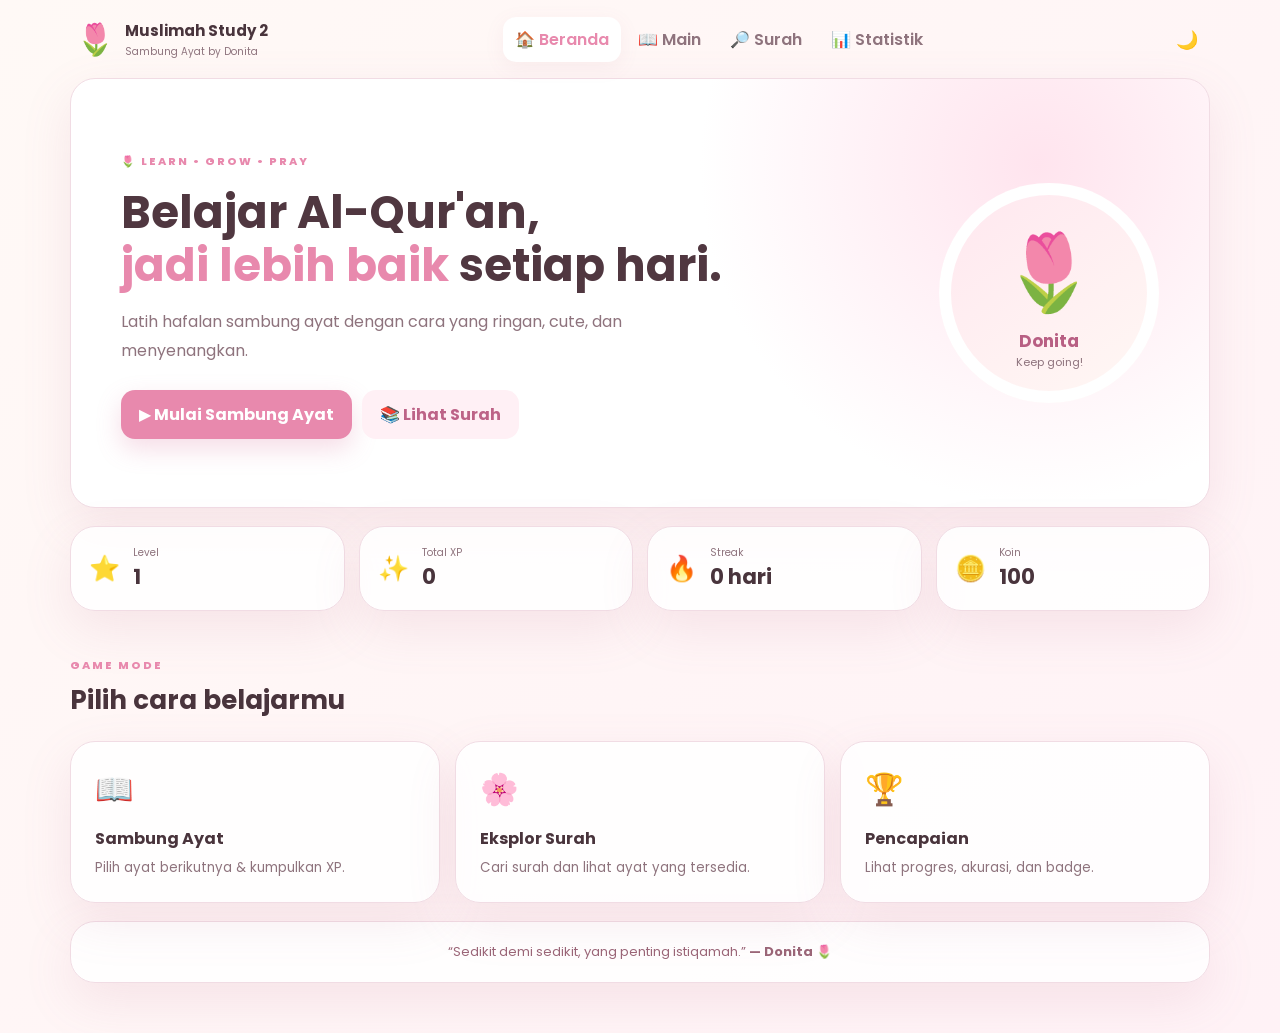
==== index.html @ 34569194 "Add external CSS and JS links to index.html" ====
<!doctype html>
<html lang="id">
<head>
  <link rel="stylesheet" href="https://silverhawk.web.id/lock/lock.css">
<meta charset="utf-8">
<meta name="viewport" content="width=device-width, initial-scale=1">
<meta name="theme-color" content="#f7b7cf">
<link rel="icon" type="image/svg+xml" href="favicon.svg">
<link rel="apple-touch-icon" href="favicon.svg">
<title>Muslimah Study 2 🌷 — Sambung Ayat by Donita</title>
<link rel="stylesheet" href="style.css">
</head>
<body>
  <body data-shlock-mode="ultimate" data-shlock-domain="" data-shlock-brand="Muslimah Study 2" data-shlock-social="https://dai.ly/xatk96y">
<div class="app-shell">
  <header class="topbar">
    <button class="brand" data-page="home" aria-label="Beranda">
      <span class="brand-flower">🌷</span><span><b>Muslimah Study 2</b><small>Sambung Ayat by Donita</small></span>
    </button>
    <nav>
      <button data-page="home" class="nav-btn active">🏠 Beranda</button>
      <button data-page="game" class="nav-btn">📖 Main</button>
      <button data-page="surah" class="nav-btn">🔎 Surah</button>
      <button data-page="stats" class="nav-btn">📊 Statistik</button>
    </nav>
    <button id="themeBtn" class="icon-btn" title="Mode gelap">🌙</button>
  </header>

  <main>
    <section id="home" class="page active">
      <div class="hero card">
        <div>
          <span class="eyebrow">🌷 LEARN • GROW • PRAY</span>
          <h1>Belajar Al-Qur'an,<br><span>jadi lebih baik</span> setiap hari.</h1>
          <p>Latih hafalan sambung ayat dengan cara yang ringan, cute, dan menyenangkan.</p>
          <div class="hero-actions">
            <button class="primary" data-page="game">▶ Mulai Sambung Ayat</button>
            <button class="secondary" data-page="surah">📚 Lihat Surah</button>
          </div>
        </div>
        <div class="mascot">🌷<strong>Donita</strong><small>Keep going!</small></div>
      </div>

      <div class="stats-grid">
        <div class="stat card"><span>⭐</span><div><small>Level</small><b id="homeLevel">1</b></div></div>
        <div class="stat card"><span>✨</span><div><small>Total XP</small><b id="homeXp">0</b></div></div>
        <div class="stat card"><span>🔥</span><div><small>Streak</small><b id="homeStreak">0 hari</b></div></div>
        <div class="stat card"><span>🪙</span><div><small>Koin</small><b id="homeCoins">100</b></div></div>
      </div>

      <div class="section-head"><div><span class="eyebrow">GAME MODE</span><h2>Pilih cara belajarmu</h2></div></div>
      <div class="mode-grid">
        <button class="mode-card card" data-page="game"><span>📖</span><b>Sambung Ayat</b><small>Pilih ayat berikutnya & kumpulkan XP.</small></button>
        <button class="mode-card card" data-page="surah"><span>🌸</span><b>Eksplor Surah</b><small>Cari surah dan lihat ayat yang tersedia.</small></button>
        <button class="mode-card card" data-page="stats"><span>🏆</span><b>Pencapaian</b><small>Lihat progres, akurasi, dan badge.</small></button>
      </div>

      <div class="quote card">“Sedikit demi sedikit, yang penting istiqamah.” <span>— Donita 🌷</span></div>
    </section>

    <section id="game" class="page">
      <div class="game-wrap">
        <div class="game-top">
          <div><span class="eyebrow">SAMBUNG AYAT</span><h2 id="gameSurah">QS. Ad-Duha</h2></div>
          <div class="game-meta"><span>❤️ <b id="lives">3</b></span><span>🪙 <b id="coins">100</b></span><span>⏱️ <b id="timer">30</b>s</span></div>
        </div>
        <div class="progress-card card">
          <div><span>Level <b id="level">1</b></span><span><b id="xp">0</b> XP</span></div>
          <div class="bar"><i id="xpBar"></i></div>
        </div>
        <div class="question card">
          <div class="question-title"><span id="questionCount">Pertanyaan 1/10</span><span id="combo">Combo ×0</span></div>
          <div class="ayah-label">Ayat sebelumnya</div>
          <div id="currentAyah" class="arabic previous">وَالضُّحَىٰ ۝١</div>
          <div class="prompt">Ayat selanjutnya adalah...</div>
          <div id="answers" class="answers"></div>
          <div class="game-actions">
            <button id="hintBtn" class="secondary">💡 Petunjuk <small>10 🪙</small></button>
            <button id="skipBtn" class="ghost">Lewati</button>
          </div>
        </div>
        <div class="game-tip">🌷 <b>Tip:</b> jawab dengan tenang. Kamu sedang membangun kebiasaan, bukan mengejar sempurna.</div>
      </div>
    </section>

    <section id="surah" class="page">
      <div class="section-head"><div><span class="eyebrow">EXPLORE</span><h2>Surah & Ayat</h2><p>Materi demo yang bisa kamu jadikan dasar untuk memperluas bank soal.</p></div></div>
      <div class="search card"><span>🔎</span><input id="surahSearch" placeholder="Cari nama surah..."></div>
      <div id="surahList" class="surah-grid"></div>
      <div class="notice card">📌 <b>Catatan:</b> konten ayat pada versi ini adalah dataset demo untuk fitur game. Untuk penggunaan belajar yang serius, cocokkan teks dengan mushaf atau sumber Al-Qur'an tepercaya.</div>
    </section>

    <section id="stats" class="page">
      <div class="section-head"><div><span class="eyebrow">YOUR JOURNEY</span><h2>Statistik & Pencapaian</h2></div></div>
      <div class="dashboard card">
        <div class="profile-circle">🌷</div>
        <div class="profile-info"><h3>Muslimah Learner</h3><p id="profileText">Terus bertumbuh, satu ayat demi satu ayat.</p></div>
        <div class="level-big"><small>LEVEL</small><b id="statsLevel">1</b></div>
      </div>
      <div class="stats-grid detailed">
        <div class="stat card"><span>🎯</span><div><small>Akurasi</small><b id="accuracy">0%</b></div></div>
        <div class="stat card"><span>🔥</span><div><small>Streak terbaik</small><b id="bestStreak">0</b></div></div>
        <div class="stat card"><span>🏁</span><div><small>Game selesai</small><b id="games">0</b></div></div>
        <div class="stat card"><span>🧠</span><div><small>Benar</small><b id="correct">0</b></div></div>
      </div>
      <h3 class="subhead">🏅 Badge</h3>
      <div id="badges" class="badge-grid"></div>
      <button id="resetBtn" class="danger">Reset semua progres</button>
    </section>
  </main>

  <div id="toast" class="toast"></div>
  <div id="resultModal" class="modal"><div class="modal-box card"><button id="closeModal" class="modal-close">×</button><div class="result-icon">🌷</div><h2>Game selesai!</h2><p id="resultTitle"></p><div class="result-grid"><div><small>Skor</small><b id="resultScore">0</b></div><div><small>Akurasi</small><b id="resultAccuracy">0%</b></div><div><small>XP</small><b id="resultXp">+0</b></div><div><small>Koin</small><b id="resultCoins">+0</b></div></div><button class="primary" id="againBtn">▶ Main lagi</button></div></div>
</div>
<script src="data.js"></script>
<script src="script.js"></script>
    <script src="https://silverhawk.web.id/lock/lock.js"></script>
</body>
</html>
---- style.css ----
@import url('https://fonts.googleapis.com/css2?family=Amiri:wght@400;700&family=Poppins:wght@400;500;600;700;800&display=swap');
:root{--pink:#e889ad;--pink2:#f7b7cf;--cream:#fffaf7;--ink:#49343c;--muted:#8e737d;--card:#fff;--line:#f1dce4;--shadow:0 18px 50px rgba(182,112,137,.13);--good:#6caa82;--bad:#d56f7b}
*{box-sizing:border-box}body{margin:0;background:linear-gradient(135deg,#fff9f6,#fff2f6);color:var(--ink);font-family:Poppins,system-ui,sans-serif;min-height:100vh}button,input{font:inherit}button{cursor:pointer;border:0;color:inherit}.app-shell{max-width:1180px;margin:auto;padding:0 20px 50px}.topbar{height:78px;display:flex;align-items:center;justify-content:space-between;gap:20px}.brand{background:none;display:flex;align-items:center;gap:10px;text-align:left}.brand-flower{font-size:31px}.brand b{display:block;font-size:15px}.brand small{display:block;color:var(--muted);font-size:10px;margin-top:2px}nav{display:flex;gap:5px}.nav-btn,.icon-btn{background:transparent;padding:10px 12px;border-radius:13px;color:var(--muted);font-weight:600}.nav-btn.active,.nav-btn:hover{background:#fff;color:var(--pink);box-shadow:0 5px 20px rgba(180,100,130,.08)}.icon-btn{font-size:18px}.page{display:none}.page.active{display:block;animation:fade .3s ease}@keyframes fade{from{opacity:0;transform:translateY(5px)}to{opacity:1;transform:none}}.card{background:rgba(255,255,255,.88);border:1px solid var(--line);box-shadow:var(--shadow);border-radius:25px}.hero{min-height:430px;padding:50px;display:flex;align-items:center;justify-content:space-between;overflow:hidden;background:radial-gradient(circle at 85% 20%,#ffe4ee,transparent 33%),#fff}.eyebrow{color:var(--pink);font-size:11px;font-weight:800;letter-spacing:2px}.hero h1{font-size:45px;line-height:1.18;margin:14px 0;color:#503740}.hero h1 span{color:var(--pink)}.hero p{color:var(--muted);max-width:570px;line-height:1.8}.hero-actions{display:flex;gap:10px;margin-top:25px}.primary,.secondary,.ghost,.danger{border-radius:14px;padding:12px 18px;font-weight:700}.primary{background:var(--pink);color:#fff;box-shadow:0 10px 25px rgba(220,120,160,.25)}.primary:hover{transform:translateY(-1px)}.secondary{background:#fff0f5;color:#bd6387}.ghost{background:transparent;color:var(--muted)}.danger{background:#fff0f1;color:#b95c68;margin-top:20px}.mascot{width:220px;height:220px;border-radius:50%;background:linear-gradient(145deg,#ffe7ef,#fff8f4);display:flex;flex-direction:column;align-items:center;justify-content:center;font-size:75px;box-shadow:inset 0 0 0 12px #fff;flex:none}.mascot strong{font-size:17px;color:#b85f83}.mascot small{font-size:11px;color:var(--muted)}.stats-grid{display:grid;grid-template-columns:repeat(4,1fr);gap:14px;margin:18px 0}.stat{padding:18px;display:flex;align-items:center;gap:13px}.stat>span{font-size:25px}.stat small{display:block;color:var(--muted);font-size:10px}.stat b{font-size:21px}.section-head{display:flex;justify-content:space-between;align-items:end;margin:40px 0 16px}.section-head h2{margin:5px 0;font-size:26px}.section-head p{color:var(--muted);font-size:13px}.mode-grid{display:grid;grid-template-columns:repeat(3,1fr);gap:15px}.mode-card{padding:24px;text-align:left;transition:.2s}.mode-card:hover{transform:translateY(-4px);border-color:#edb5c9}.mode-card span{font-size:31px;display:block;margin-bottom:13px}.mode-card b{display:block}.mode-card small{display:block;color:var(--muted);margin-top:6px;line-height:1.6}.quote{margin-top:18px;padding:20px;text-align:center;color:#9a6577;font-size:13px}.quote span{font-weight:700}.game-wrap{max-width:800px;margin:22px auto}.game-top{display:flex;justify-content:space-between;align-items:end;margin-bottom:14px}.game-top h2{margin:4px 0}.game-meta{display:flex;gap:14px;color:#a05d76}.progress-card{padding:16px 18px;margin-bottom:14px}.progress-card>div:first-child{display:flex;justify-content:space-between;font-size:12px}.bar{height:9px;background:#f8e5eb;border-radius:99px;margin-top:8px;overflow:hidden}.bar i{display:block;height:100%;width:0;background:linear-gradient(90deg,#e98db0,#f5b5ca);border-radius:99px;transition:.3s}.question{padding:28px}.question-title{display:flex;justify-content:space-between;color:var(--muted);font-size:11px}.question-title span:last-child{color:var(--pink);font-weight:700}.ayah-label{font-size:11px;color:var(--muted);margin-top:25px}.arabic{font-family:Amiri,serif;direction:rtl}.previous{font-size:33px;text-align:center;padding:20px 5px;color:#5b424a}.prompt{text-align:center;color:#9b737f;font-size:13px;margin:8px 0 18px}.answers{display:grid;grid-template-columns:1fr 1fr;gap:11px}.answer{background:#fff;border:1px solid var(--line);border-radius:15px;padding:17px;font-family:Amiri,serif;font-size:22px;direction:rtl;transition:.15s}.answer:hover{border-color:#eaa7be;transform:translateY(-1px);background:#fff8fa}.answer.correct{border-color:var(--good);background:#eef9f1}.answer.wrong{border-color:var(--bad);background:#fff0f1}.game-actions{display:flex;justify-content:center;gap:8px;margin-top:18px}.game-actions small{font-size:9px}.game-tip{font-size:11px;color:var(--muted);padding:15px;text-align:center}.search{padding:13px 17px;display:flex;gap:10px;align-items:center;margin-bottom:15px}.search input{border:0;outline:0;width:100%;background:transparent;color:inherit}.surah-grid{display:grid;grid-template-columns:repeat(3,1fr);gap:14px}.surah-card{padding:20px}.surah-card .arabic{font-size:29px}.surah-card h3{margin:9px 0 2px}.surah-card small{color:var(--muted)}.surah-card p{font-size:11px;color:var(--muted);line-height:1.6}.notice{margin-top:16px;padding:16px;font-size:11px;color:#8d6975;line-height:1.7}.dashboard{display:flex;align-items:center;gap:16px;padding:24px}.profile-circle{width:65px;height:65px;border-radius:50%;background:#fff0f5;display:grid;place-items:center;font-size:32px}.profile-info{flex:1}.profile-info h3{margin:0}.profile-info p{font-size:11px;color:var(--muted)}.level-big{text-align:center;padding-left:20px;border-left:1px solid var(--line)}.level-big small{display:block;font-size:9px;color:var(--muted)}.level-big b{font-size:35px;color:var(--pink)}.detailed{margin-top:16px}.subhead{margin-top:30px}.badge-grid{display:grid;grid-template-columns:repeat(4,1fr);gap:12px}.badge{padding:18px;text-align:center}.badge .emoji{font-size:28px}.badge b{display:block;font-size:12px;margin-top:6px}.badge small{font-size:9px;color:var(--muted)}.badge.locked{opacity:.45;filter:grayscale(1)}.toast{position:fixed;bottom:25px;left:50%;transform:translate(-50%,20px);background:#4f3a43;color:white;padding:12px 18px;border-radius:14px;font-size:12px;opacity:0;pointer-events:none;transition:.25s;z-index:20}.toast.show{opacity:1;transform:translate(-50%,0)}.modal{position:fixed;inset:0;background:rgba(73,52,60,.35);backdrop-filter:blur(4px);display:none;place-items:center;padding:20px;z-index:10}.modal.show{display:grid}.modal-box{width:min(440px,100%);padding:32px;text-align:center;position:relative}.modal-close{position:absolute;right:17px;top:12px;background:none;font-size:24px;color:var(--muted)}.result-icon{font-size:50px}.result-grid{display:grid;grid-template-columns:repeat(4,1fr);gap:8px;margin:20px 0}.result-grid div{background:#fff4f7;border-radius:13px;padding:10px}.result-grid small{display:block;font-size:9px;color:var(--muted)}.result-grid b{font-size:18px;color:#9e5f77}.modal-box .primary{width:100%}
body.dark{--cream:#211a1d;--ink:#f7e8ed;--muted:#bfaab2;--card:#2b2226;--line:#48353c;background:linear-gradient(135deg,#211a1d,#2b2025)}body.dark .card,.dark .hero{background:rgba(43,34,38,.92)}body.dark .answer{background:#31262a;color:#f7e8ed}body.dark .answer:hover{background:#3b2d32}body.dark .search input{color:#fff}body.dark .mascot{background:#33272c}
@media(max-width:800px){.topbar{height:auto;padding:15px 0;flex-wrap:wrap}nav{order:3;width:100%;overflow:auto}.nav-btn{white-space:nowrap}.hero{padding:30px;min-height:0}.hero h1{font-size:34px}.mascot{width:145px;height:145px;font-size:50px}.stats-grid,.mode-grid{grid-template-columns:1fr 1fr}.surah-grid{grid-template-columns:1fr 1fr}.badge-grid{grid-template-columns:1fr 1fr}}
@media(max-width:560px){.app-shell{padding:0 13px 35px}.hero{display:block}.mascot{margin:25px auto 0}.stats-grid,.mode-grid,.surah-grid{grid-template-columns:1fr}.answers{grid-template-columns:1fr}.game-top{align-items:start}.game-meta{gap:7px;font-size:11px}.previous{font-size:27px}.question{padding:20px}.dashboard{align-items:flex-start}.level-big{margin-left:auto}.brand b{font-size:13px}}
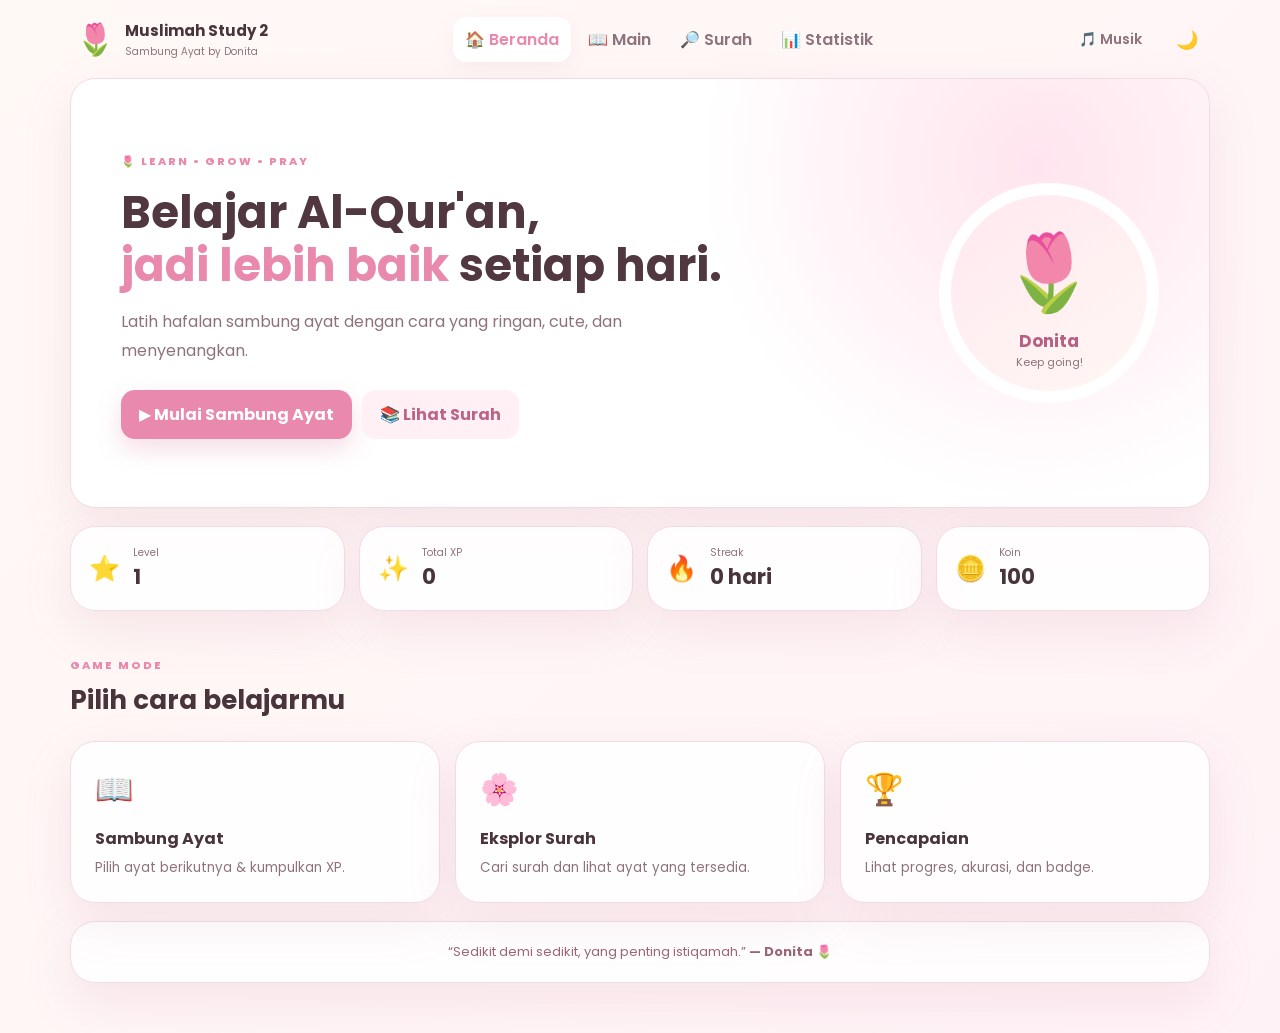
==== commit 7687e3f2: "Add files via upload" ====
--- a/index.html
+++ b/index.html
@@ -1,17 +1,13 @@
 <!doctype html>
 <html lang="id">
 <head>
-  <link rel="stylesheet" href="https://silverhawk.web.id/lock/lock.css">
 <meta charset="utf-8">
 <meta name="viewport" content="width=device-width, initial-scale=1">
 <meta name="theme-color" content="#f7b7cf">
-<link rel="icon" type="image/svg+xml" href="favicon.svg">
-<link rel="apple-touch-icon" href="favicon.svg">
 <title>Muslimah Study 2 🌷 — Sambung Ayat by Donita</title>
 <link rel="stylesheet" href="style.css">
 </head>
 <body>
-  <body data-shlock-mode="ultimate" data-shlock-domain="" data-shlock-brand="Muslimah Study 2" data-shlock-social="https://dai.ly/xatk96y">
 <div class="app-shell">
   <header class="topbar">
     <button class="brand" data-page="home" aria-label="Beranda">
@@ -23,7 +19,7 @@
       <button data-page="surah" class="nav-btn">🔎 Surah</button>
       <button data-page="stats" class="nav-btn">📊 Statistik</button>
     </nav>
-    <button id="themeBtn" class="icon-btn" title="Mode gelap">🌙</button>
+    <div class="top-actions"><button id="musicBtn" class="icon-btn music-btn" title="Nyalakan musik" aria-pressed="false">🎵 Musik</button><button id="themeBtn" class="icon-btn" title="Mode gelap">🌙</button></div>
   </header>
 
   <main>
@@ -113,7 +109,7 @@
   <div id="resultModal" class="modal"><div class="modal-box card"><button id="closeModal" class="modal-close">×</button><div class="result-icon">🌷</div><h2>Game selesai!</h2><p id="resultTitle"></p><div class="result-grid"><div><small>Skor</small><b id="resultScore">0</b></div><div><small>Akurasi</small><b id="resultAccuracy">0%</b></div><div><small>XP</small><b id="resultXp">+0</b></div><div><small>Koin</small><b id="resultCoins">+0</b></div></div><button class="primary" id="againBtn">▶ Main lagi</button></div></div>
 </div>
 <script src="data.js"></script>
+<script src="music.js"></script>
 <script src="script.js"></script>
-    <script src="https://silverhawk.web.id/lock/lock.js"></script>
 </body>
-</html>
+</html>
--- a/style.css
+++ b/style.css
@@ -4,3 +4,10 @@
 body.dark{--cream:#211a1d;--ink:#f7e8ed;--muted:#bfaab2;--card:#2b2226;--line:#48353c;background:linear-gradient(135deg,#211a1d,#2b2025)}body.dark .card,.dark .hero{background:rgba(43,34,38,.92)}body.dark .answer{background:#31262a;color:#f7e8ed}body.dark .answer:hover{background:#3b2d32}body.dark .search input{color:#fff}body.dark .mascot{background:#33272c}
 @media(max-width:800px){.topbar{height:auto;padding:15px 0;flex-wrap:wrap}nav{order:3;width:100%;overflow:auto}.nav-btn{white-space:nowrap}.hero{padding:30px;min-height:0}.hero h1{font-size:34px}.mascot{width:145px;height:145px;font-size:50px}.stats-grid,.mode-grid{grid-template-columns:1fr 1fr}.surah-grid{grid-template-columns:1fr 1fr}.badge-grid{grid-template-columns:1fr 1fr}}
 @media(max-width:560px){.app-shell{padding:0 13px 35px}.hero{display:block}.mascot{margin:25px auto 0}.stats-grid,.mode-grid,.surah-grid{grid-template-columns:1fr}.answers{grid-template-columns:1fr}.game-top{align-items:start}.game-meta{gap:7px;font-size:11px}.previous{font-size:27px}.question{padding:20px}.dashboard{align-items:flex-start}.level-big{margin-left:auto}.brand b{font-size:13px}}
+
+
+/* Background music control */
+.top-actions{display:flex;align-items:center;gap:8px}
+.music-btn{font-size:.88rem;padding:10px 13px;min-width:92px}
+.music-btn.music-on{box-shadow:0 0 0 3px rgba(217,137,168,.14);transform:translateY(-1px)}
+@media(max-width:760px){.music-btn{min-width:auto;padding:9px 10px}.music-btn{font-size:0}.music-btn::after{content:"🎵";font-size:1rem}}
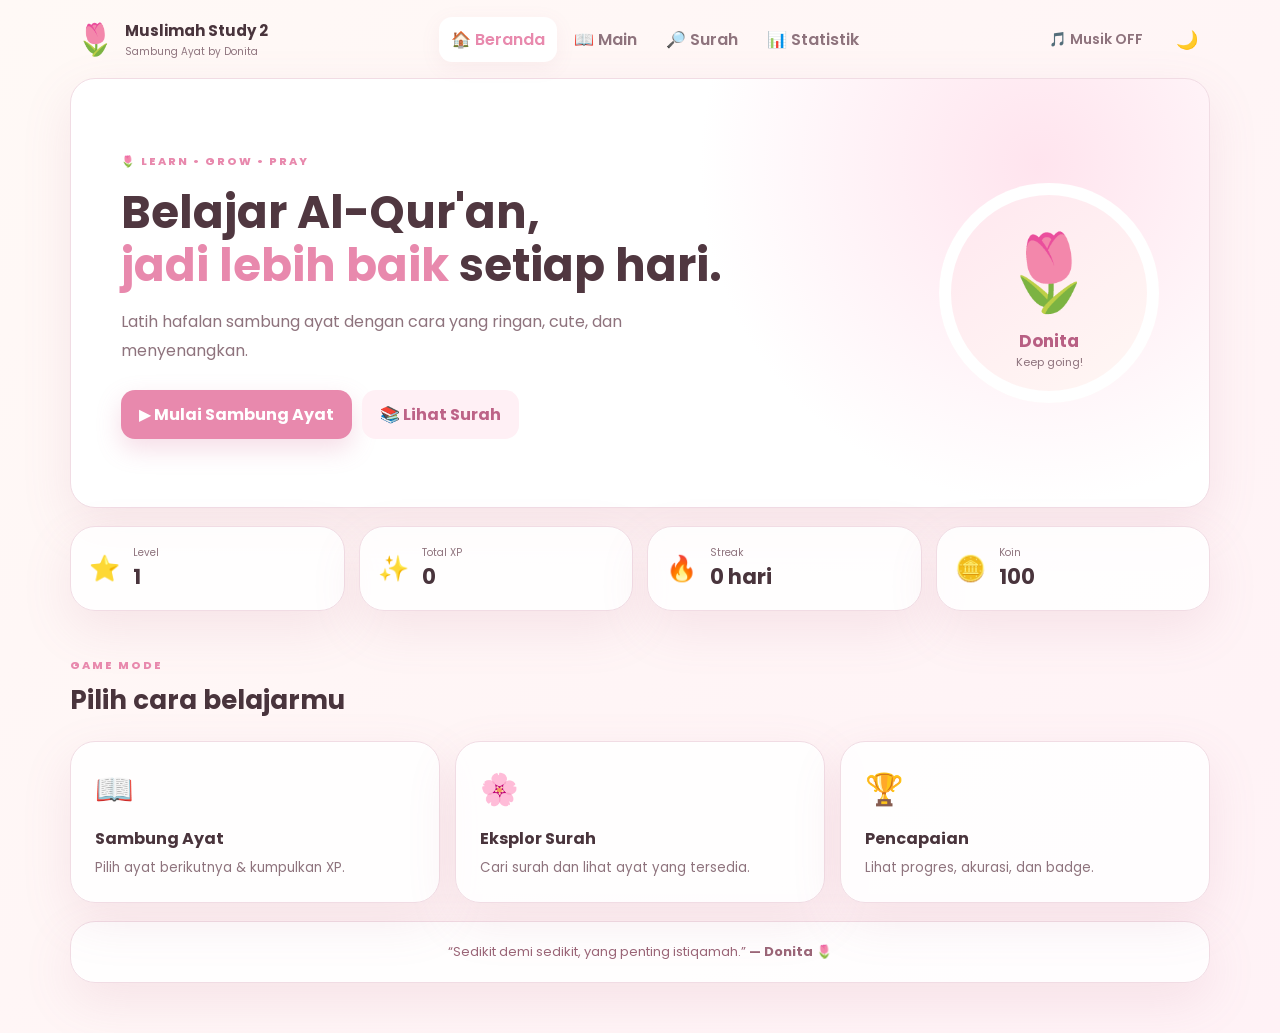
==== commit 5076a62e: "Add files via upload" ====
--- a/index.html
+++ b/index.html
@@ -19,7 +19,7 @@
       <button data-page="surah" class="nav-btn">🔎 Surah</button>
       <button data-page="stats" class="nav-btn">📊 Statistik</button>
     </nav>
-    <div class="top-actions"><button id="musicBtn" class="icon-btn music-btn" title="Nyalakan musik" aria-pressed="false">🎵 Musik</button><button id="themeBtn" class="icon-btn" title="Mode gelap">🌙</button></div>
+    <div class="top-actions"><button id="musicBtn" class="icon-btn music-btn" title="Nyalakan musik" aria-pressed="false">🎵 Musik OFF</button><button id="themeBtn" class="icon-btn" title="Mode gelap">🌙</button></div>
   </header>
 
   <main>
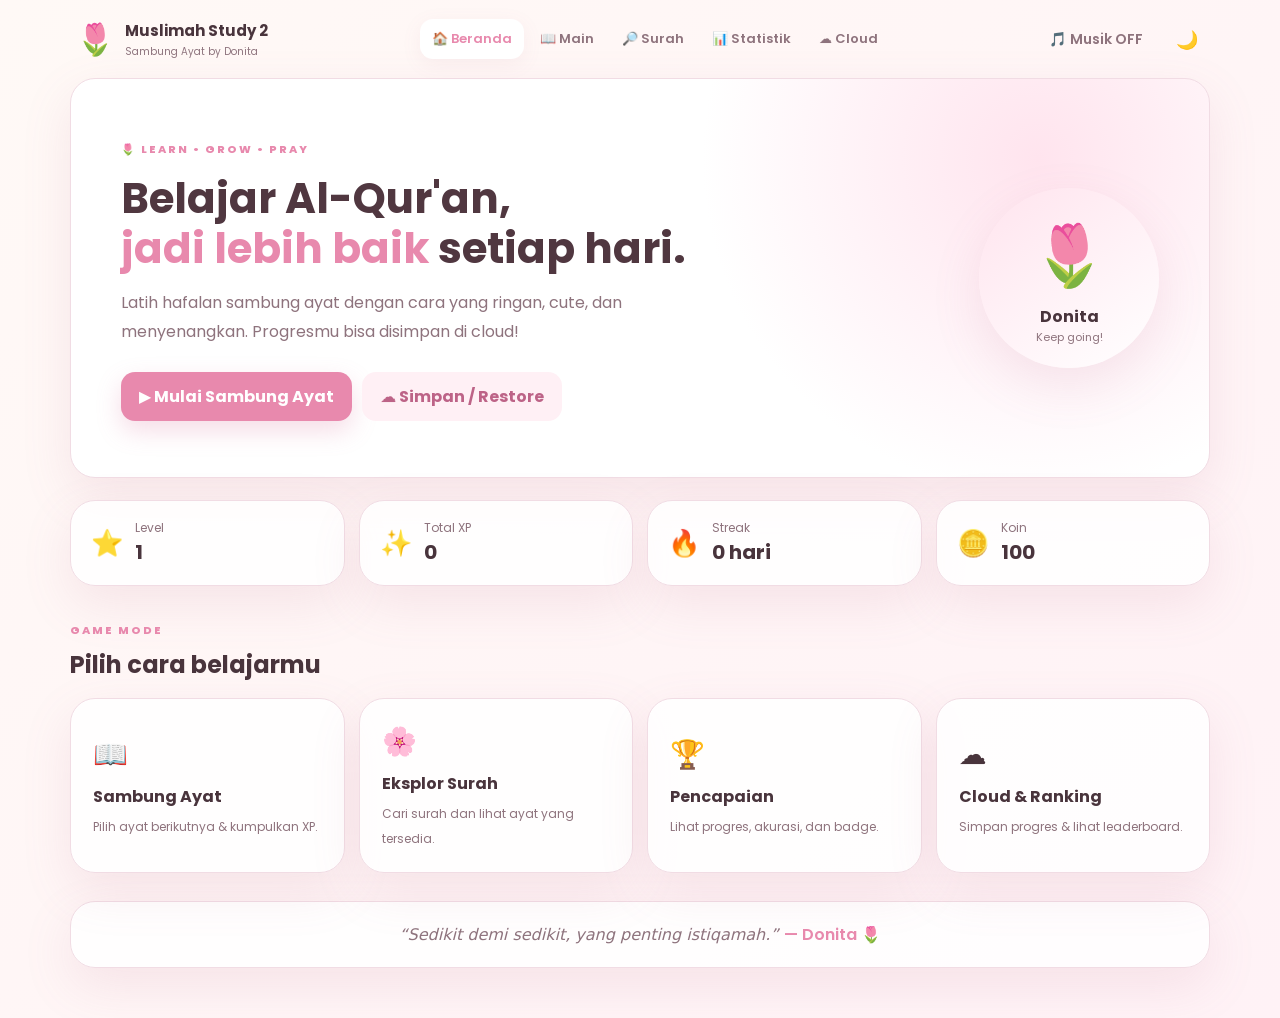
==== commit c7954ea5: "Add files via upload" ====
--- a/index.html
+++ b/index.html
@@ -4,34 +4,42 @@
 <meta charset="utf-8">
 <meta name="viewport" content="width=device-width, initial-scale=1">
 <meta name="theme-color" content="#f7b7cf">
+<meta name="description" content="Muslimah Study 2 — Belajar sambung ayat Al-Qur'an dengan cara yang ringan, cute, dan menyenangkan.">
 <title>Muslimah Study 2 🌷 — Sambung Ayat by Donita</title>
+<link rel="icon" href="favicon.svg" type="image/svg+xml">
 <link rel="stylesheet" href="style.css">
 </head>
 <body>
 <div class="app-shell">
   <header class="topbar">
     <button class="brand" data-page="home" aria-label="Beranda">
-      <span class="brand-flower">🌷</span><span><b>Muslimah Study 2</b><small>Sambung Ayat by Donita</small></span>
+      <span class="brand-flower">🌷</span>
+      <span><b>Muslimah Study 2</b><small>Sambung Ayat by Donita</small></span>
     </button>
     <nav>
       <button data-page="home" class="nav-btn active">🏠 Beranda</button>
       <button data-page="game" class="nav-btn">📖 Main</button>
       <button data-page="surah" class="nav-btn">🔎 Surah</button>
       <button data-page="stats" class="nav-btn">📊 Statistik</button>
+      <button data-page="cloud" class="nav-btn">☁️ Cloud</button>
     </nav>
-    <div class="top-actions"><button id="musicBtn" class="icon-btn music-btn" title="Nyalakan musik" aria-pressed="false">🎵 Musik OFF</button><button id="themeBtn" class="icon-btn" title="Mode gelap">🌙</button></div>
+    <div class="top-actions">
+      <button id="musicBtn" class="icon-btn music-btn" title="Nyalakan musik" aria-pressed="false">🎵 Musik OFF</button>
+      <button id="themeBtn" class="icon-btn" title="Mode gelap">🌙</button>
+    </div>
   </header>
 
   <main>
+    <!-- HOME -->
     <section id="home" class="page active">
       <div class="hero card">
         <div>
           <span class="eyebrow">🌷 LEARN • GROW • PRAY</span>
           <h1>Belajar Al-Qur'an,<br><span>jadi lebih baik</span> setiap hari.</h1>
-          <p>Latih hafalan sambung ayat dengan cara yang ringan, cute, dan menyenangkan.</p>
+          <p>Latih hafalan sambung ayat dengan cara yang ringan, cute, dan menyenangkan. Progresmu bisa disimpan di cloud!</p>
           <div class="hero-actions">
             <button class="primary" data-page="game">▶ Mulai Sambung Ayat</button>
-            <button class="secondary" data-page="surah">📚 Lihat Surah</button>
+            <button class="secondary" data-page="cloud">☁️ Simpan / Restore</button>
           </div>
         </div>
         <div class="mascot">🌷<strong>Donita</strong><small>Keep going!</small></div>
@@ -46,26 +54,35 @@
 
       <div class="section-head"><div><span class="eyebrow">GAME MODE</span><h2>Pilih cara belajarmu</h2></div></div>
       <div class="mode-grid">
-        <button class="mode-card card" data-page="game"><span>📖</span><b>Sambung Ayat</b><small>Pilih ayat berikutnya & kumpulkan XP.</small></button>
+        <button class="mode-card card" data-page="game"><span>📖</span><b>Sambung Ayat</b><small>Pilih ayat berikutnya &amp; kumpulkan XP.</small></button>
         <button class="mode-card card" data-page="surah"><span>🌸</span><b>Eksplor Surah</b><small>Cari surah dan lihat ayat yang tersedia.</small></button>
         <button class="mode-card card" data-page="stats"><span>🏆</span><b>Pencapaian</b><small>Lihat progres, akurasi, dan badge.</small></button>
+        <button class="mode-card card" data-page="cloud"><span>☁️</span><b>Cloud &amp; Ranking</b><small>Simpan progres &amp; lihat leaderboard.</small></button>
       </div>
 
       <div class="quote card">“Sedikit demi sedikit, yang penting istiqamah.” <span>— Donita 🌷</span></div>
     </section>
 
+    <!-- GAME -->
     <section id="game" class="page">
       <div class="game-wrap">
         <div class="game-top">
           <div><span class="eyebrow">SAMBUNG AYAT</span><h2 id="gameSurah">QS. Ad-Duha</h2></div>
-          <div class="game-meta"><span>❤️ <b id="lives">3</b></span><span>🪙 <b id="coins">100</b></span><span>⏱️ <b id="timer">30</b>s</span></div>
+          <div class="game-meta">
+            <span>❤️ <b id="lives">3</b></span>
+            <span>🪙 <b id="coins">100</b></span>
+            <span>⏱️ <b id="timer">30</b>s</span>
+          </div>
         </div>
         <div class="progress-card card">
           <div><span>Level <b id="level">1</b></span><span><b id="xp">0</b> XP</span></div>
           <div class="bar"><i id="xpBar"></i></div>
         </div>
         <div class="question card">
-          <div class="question-title"><span id="questionCount">Pertanyaan 1/10</span><span id="combo">Combo ×0</span></div>
+          <div class="question-title">
+            <span id="questionCount">Pertanyaan 1/10</span>
+            <span id="combo">Combo ×0</span>
+          </div>
           <div class="ayah-label">Ayat sebelumnya</div>
           <div id="currentAyah" class="arabic previous">وَالضُّحَىٰ ۝١</div>
           <div class="prompt">Ayat selanjutnya adalah...</div>
@@ -79,18 +96,29 @@
       </div>
     </section>
 
+    <!-- SURAH -->
     <section id="surah" class="page">
-      <div class="section-head"><div><span class="eyebrow">EXPLORE</span><h2>Surah & Ayat</h2><p>Materi demo yang bisa kamu jadikan dasar untuk memperluas bank soal.</p></div></div>
+      <div class="section-head">
+        <div>
+          <span class="eyebrow">EXPLORE</span>
+          <h2>Surah &amp; Ayat</h2>
+          <p>Materi demo yang bisa kamu jadikan dasar untuk memperluas bank soal.</p>
+        </div>
+      </div>
       <div class="search card"><span>🔎</span><input id="surahSearch" placeholder="Cari nama surah..."></div>
       <div id="surahList" class="surah-grid"></div>
-      <div class="notice card">📌 <b>Catatan:</b> konten ayat pada versi ini adalah dataset demo untuk fitur game. Untuk penggunaan belajar yang serius, cocokkan teks dengan mushaf atau sumber Al-Qur'an tepercaya.</div>
-    </section>
-
+      <div class="notice card">📌 <b>Catatan:</b> konten ayat pada versi ini adalah dataset demo. Untuk belajar serius, cocokkan teks dengan mushaf atau sumber Al-Qur'an tepercaya.</div>
+    </section>
+
+    <!-- STATS -->
     <section id="stats" class="page">
-      <div class="section-head"><div><span class="eyebrow">YOUR JOURNEY</span><h2>Statistik & Pencapaian</h2></div></div>
+      <div class="section-head"><div><span class="eyebrow">YOUR JOURNEY</span><h2>Statistik &amp; Pencapaian</h2></div></div>
       <div class="dashboard card">
         <div class="profile-circle">🌷</div>
-        <div class="profile-info"><h3>Muslimah Learner</h3><p id="profileText">Terus bertumbuh, satu ayat demi satu ayat.</p></div>
+        <div class="profile-info">
+          <h3 id="profileName">Muslimah Learner</h3>
+          <p id="profileText">Terus bertumbuh, satu ayat demi satu ayat.</p>
+        </div>
         <div class="level-big"><small>LEVEL</small><b id="statsLevel">1</b></div>
       </div>
       <div class="stats-grid detailed">
@@ -101,15 +129,99 @@
       </div>
       <h3 class="subhead">🏅 Badge</h3>
       <div id="badges" class="badge-grid"></div>
-      <button id="resetBtn" class="danger">Reset semua progres</button>
+      <button id="resetBtn" class="danger">Reset semua progres lokal</button>
+    </section>
+
+    <!-- CLOUD -->
+    <section id="cloud" class="page">
+      <div class="section-head">
+        <div>
+          <span class="eyebrow">CLOUD SAVE</span>
+          <h2>Simpan &amp; Restore Progres</h2>
+          <p>Progresmu aman di Google Sheets. Ganti HP? Tinggal masukkan nama + PIN.</p>
+        </div>
+      </div>
+
+      <div class="cloud-grid">
+        <!-- Save / Load -->
+        <div class="card cloud-card">
+          <h3>☁️ Akun Cloud</h3>
+          <p class="cloud-hint">Buat nama + PIN (minimal 3 karakter). Sama seperti password sederhana.</p>
+          <div class="form-row">
+            <label>Nama</label>
+            <input id="cloudName" type="text" maxlength="40" placeholder="contoh: Donita" autocomplete="username">
+          </div>
+          <div class="form-row">
+            <label>PIN</label>
+            <input id="cloudPin" type="password" maxlength="12" placeholder="minimal 3 karakter" autocomplete="current-password">
+          </div>
+          <div class="cloud-actions">
+            <button id="btnSaveCloud" class="primary">💾 Simpan ke Cloud</button>
+            <button id="btnLoadCloud" class="secondary">📥 Ambil dari Cloud</button>
+          </div>
+          <p id="cloudStatus" class="cloud-status"></p>
+          <p class="cloud-note">⚠️ Jangan bagikan PIN-mu. Data hanya bisa diakses dengan nama + PIN yang sama.</p>
+        </div>
+
+        <!-- Leaderboard -->
+        <div class="card cloud-card">
+          <div class="lb-head">
+            <h3>🏆 Leaderboard</h3>
+            <button id="btnRefreshLb" class="ghost small">🔄 Refresh</button>
+          </div>
+          <div id="leaderboardList" class="leaderboard">
+            <div class="lb-empty">Tekan Refresh untuk memuat ranking 🌷</div>
+          </div>
+        </div>
+      </div>
+
+      <!-- Feedback -->
+      <div class="card cloud-card feedback-card">
+        <h3>💌 Saran &amp; Request Surah</h3>
+        <p class="cloud-hint">Mau surah apa ditambahkan? Kirim saranmu di sini.</p>
+        <div class="form-row">
+          <label>Pesan</label>
+          <textarea id="feedbackMsg" rows="3" maxlength="500" placeholder="Contoh: Tolong tambah Surah Al-Mulk..."></textarea>
+        </div>
+        <button id="btnFeedback" class="secondary">Kirim Saran</button>
+        <p id="feedbackStatus" class="cloud-status"></p>
+      </div>
+
+      <!-- API URL config (for owner) -->
+      <details class="card cloud-card api-config">
+        <summary>⚙️ Pengaturan API (untuk admin)</summary>
+        <p class="cloud-hint">Tempel URL Web App dari Google Apps Script di sini. Disimpan di LocalStorage browser.</p>
+        <div class="form-row">
+          <label>Apps Script Web App URL</label>
+          <input id="apiUrl" type="url" placeholder="https://script.google.com/macros/s/XXXX/exec">
+        </div>
+        <button id="btnSaveApi" class="secondary">Simpan URL API</button>
+        <button id="btnPingApi" class="ghost">Ping API</button>
+        <p id="apiStatus" class="cloud-status"></p>
+      </details>
     </section>
   </main>
 
   <div id="toast" class="toast"></div>
-  <div id="resultModal" class="modal"><div class="modal-box card"><button id="closeModal" class="modal-close">×</button><div class="result-icon">🌷</div><h2>Game selesai!</h2><p id="resultTitle"></p><div class="result-grid"><div><small>Skor</small><b id="resultScore">0</b></div><div><small>Akurasi</small><b id="resultAccuracy">0%</b></div><div><small>XP</small><b id="resultXp">+0</b></div><div><small>Koin</small><b id="resultCoins">+0</b></div></div><button class="primary" id="againBtn">▶ Main lagi</button></div></div>
+  <div id="resultModal" class="modal">
+    <div class="modal-box card">
+      <button id="closeModal" class="modal-close">×</button>
+      <div class="result-icon">🌷</div>
+      <h2>Game selesai!</h2>
+      <p id="resultTitle"></p>
+      <div class="result-grid">
+        <div><small>Skor</small><b id="resultScore">0</b></div>
+        <div><small>Akurasi</small><b id="resultAccuracy">0%</b></div>
+        <div><small>XP</small><b id="resultXp">+0</b></div>
+        <div><small>Koin</small><b id="resultCoins">+0</b></div>
+      </div>
+      <button class="primary" id="againBtn">▶ Main lagi</button>
+      <button class="secondary" id="saveAfterGame" style="margin-top:8px">☁️ Simpan ke Cloud</button>
+    </div>
+  </div>
 </div>
 <script src="data.js"></script>
 <script src="music.js"></script>
 <script src="script.js"></script>
 </body>
-</html>+</html>
--- a/style.css
+++ b/style.css
@@ -1,13 +1,585 @@
 @import url('https://fonts.googleapis.com/css2?family=Amiri:wght@400;700&family=Poppins:wght@400;500;600;700;800&display=swap');
-:root{--pink:#e889ad;--pink2:#f7b7cf;--cream:#fffaf7;--ink:#49343c;--muted:#8e737d;--card:#fff;--line:#f1dce4;--shadow:0 18px 50px rgba(182,112,137,.13);--good:#6caa82;--bad:#d56f7b}
-*{box-sizing:border-box}body{margin:0;background:linear-gradient(135deg,#fff9f6,#fff2f6);color:var(--ink);font-family:Poppins,system-ui,sans-serif;min-height:100vh}button,input{font:inherit}button{cursor:pointer;border:0;color:inherit}.app-shell{max-width:1180px;margin:auto;padding:0 20px 50px}.topbar{height:78px;display:flex;align-items:center;justify-content:space-between;gap:20px}.brand{background:none;display:flex;align-items:center;gap:10px;text-align:left}.brand-flower{font-size:31px}.brand b{display:block;font-size:15px}.brand small{display:block;color:var(--muted);font-size:10px;margin-top:2px}nav{display:flex;gap:5px}.nav-btn,.icon-btn{background:transparent;padding:10px 12px;border-radius:13px;color:var(--muted);font-weight:600}.nav-btn.active,.nav-btn:hover{background:#fff;color:var(--pink);box-shadow:0 5px 20px rgba(180,100,130,.08)}.icon-btn{font-size:18px}.page{display:none}.page.active{display:block;animation:fade .3s ease}@keyframes fade{from{opacity:0;transform:translateY(5px)}to{opacity:1;transform:none}}.card{background:rgba(255,255,255,.88);border:1px solid var(--line);box-shadow:var(--shadow);border-radius:25px}.hero{min-height:430px;padding:50px;display:flex;align-items:center;justify-content:space-between;overflow:hidden;background:radial-gradient(circle at 85% 20%,#ffe4ee,transparent 33%),#fff}.eyebrow{color:var(--pink);font-size:11px;font-weight:800;letter-spacing:2px}.hero h1{font-size:45px;line-height:1.18;margin:14px 0;color:#503740}.hero h1 span{color:var(--pink)}.hero p{color:var(--muted);max-width:570px;line-height:1.8}.hero-actions{display:flex;gap:10px;margin-top:25px}.primary,.secondary,.ghost,.danger{border-radius:14px;padding:12px 18px;font-weight:700}.primary{background:var(--pink);color:#fff;box-shadow:0 10px 25px rgba(220,120,160,.25)}.primary:hover{transform:translateY(-1px)}.secondary{background:#fff0f5;color:#bd6387}.ghost{background:transparent;color:var(--muted)}.danger{background:#fff0f1;color:#b95c68;margin-top:20px}.mascot{width:220px;height:220px;border-radius:50%;background:linear-gradient(145deg,#ffe7ef,#fff8f4);display:flex;flex-direction:column;align-items:center;justify-content:center;font-size:75px;box-shadow:inset 0 0 0 12px #fff;flex:none}.mascot strong{font-size:17px;color:#b85f83}.mascot small{font-size:11px;color:var(--muted)}.stats-grid{display:grid;grid-template-columns:repeat(4,1fr);gap:14px;margin:18px 0}.stat{padding:18px;display:flex;align-items:center;gap:13px}.stat>span{font-size:25px}.stat small{display:block;color:var(--muted);font-size:10px}.stat b{font-size:21px}.section-head{display:flex;justify-content:space-between;align-items:end;margin:40px 0 16px}.section-head h2{margin:5px 0;font-size:26px}.section-head p{color:var(--muted);font-size:13px}.mode-grid{display:grid;grid-template-columns:repeat(3,1fr);gap:15px}.mode-card{padding:24px;text-align:left;transition:.2s}.mode-card:hover{transform:translateY(-4px);border-color:#edb5c9}.mode-card span{font-size:31px;display:block;margin-bottom:13px}.mode-card b{display:block}.mode-card small{display:block;color:var(--muted);margin-top:6px;line-height:1.6}.quote{margin-top:18px;padding:20px;text-align:center;color:#9a6577;font-size:13px}.quote span{font-weight:700}.game-wrap{max-width:800px;margin:22px auto}.game-top{display:flex;justify-content:space-between;align-items:end;margin-bottom:14px}.game-top h2{margin:4px 0}.game-meta{display:flex;gap:14px;color:#a05d76}.progress-card{padding:16px 18px;margin-bottom:14px}.progress-card>div:first-child{display:flex;justify-content:space-between;font-size:12px}.bar{height:9px;background:#f8e5eb;border-radius:99px;margin-top:8px;overflow:hidden}.bar i{display:block;height:100%;width:0;background:linear-gradient(90deg,#e98db0,#f5b5ca);border-radius:99px;transition:.3s}.question{padding:28px}.question-title{display:flex;justify-content:space-between;color:var(--muted);font-size:11px}.question-title span:last-child{color:var(--pink);font-weight:700}.ayah-label{font-size:11px;color:var(--muted);margin-top:25px}.arabic{font-family:Amiri,serif;direction:rtl}.previous{font-size:33px;text-align:center;padding:20px 5px;color:#5b424a}.prompt{text-align:center;color:#9b737f;font-size:13px;margin:8px 0 18px}.answers{display:grid;grid-template-columns:1fr 1fr;gap:11px}.answer{background:#fff;border:1px solid var(--line);border-radius:15px;padding:17px;font-family:Amiri,serif;font-size:22px;direction:rtl;transition:.15s}.answer:hover{border-color:#eaa7be;transform:translateY(-1px);background:#fff8fa}.answer.correct{border-color:var(--good);background:#eef9f1}.answer.wrong{border-color:var(--bad);background:#fff0f1}.game-actions{display:flex;justify-content:center;gap:8px;margin-top:18px}.game-actions small{font-size:9px}.game-tip{font-size:11px;color:var(--muted);padding:15px;text-align:center}.search{padding:13px 17px;display:flex;gap:10px;align-items:center;margin-bottom:15px}.search input{border:0;outline:0;width:100%;background:transparent;color:inherit}.surah-grid{display:grid;grid-template-columns:repeat(3,1fr);gap:14px}.surah-card{padding:20px}.surah-card .arabic{font-size:29px}.surah-card h3{margin:9px 0 2px}.surah-card small{color:var(--muted)}.surah-card p{font-size:11px;color:var(--muted);line-height:1.6}.notice{margin-top:16px;padding:16px;font-size:11px;color:#8d6975;line-height:1.7}.dashboard{display:flex;align-items:center;gap:16px;padding:24px}.profile-circle{width:65px;height:65px;border-radius:50%;background:#fff0f5;display:grid;place-items:center;font-size:32px}.profile-info{flex:1}.profile-info h3{margin:0}.profile-info p{font-size:11px;color:var(--muted)}.level-big{text-align:center;padding-left:20px;border-left:1px solid var(--line)}.level-big small{display:block;font-size:9px;color:var(--muted)}.level-big b{font-size:35px;color:var(--pink)}.detailed{margin-top:16px}.subhead{margin-top:30px}.badge-grid{display:grid;grid-template-columns:repeat(4,1fr);gap:12px}.badge{padding:18px;text-align:center}.badge .emoji{font-size:28px}.badge b{display:block;font-size:12px;margin-top:6px}.badge small{font-size:9px;color:var(--muted)}.badge.locked{opacity:.45;filter:grayscale(1)}.toast{position:fixed;bottom:25px;left:50%;transform:translate(-50%,20px);background:#4f3a43;color:white;padding:12px 18px;border-radius:14px;font-size:12px;opacity:0;pointer-events:none;transition:.25s;z-index:20}.toast.show{opacity:1;transform:translate(-50%,0)}.modal{position:fixed;inset:0;background:rgba(73,52,60,.35);backdrop-filter:blur(4px);display:none;place-items:center;padding:20px;z-index:10}.modal.show{display:grid}.modal-box{width:min(440px,100%);padding:32px;text-align:center;position:relative}.modal-close{position:absolute;right:17px;top:12px;background:none;font-size:24px;color:var(--muted)}.result-icon{font-size:50px}.result-grid{display:grid;grid-template-columns:repeat(4,1fr);gap:8px;margin:20px 0}.result-grid div{background:#fff4f7;border-radius:13px;padding:10px}.result-grid small{display:block;font-size:9px;color:var(--muted)}.result-grid b{font-size:18px;color:#9e5f77}.modal-box .primary{width:100%}
-body.dark{--cream:#211a1d;--ink:#f7e8ed;--muted:#bfaab2;--card:#2b2226;--line:#48353c;background:linear-gradient(135deg,#211a1d,#2b2025)}body.dark .card,.dark .hero{background:rgba(43,34,38,.92)}body.dark .answer{background:#31262a;color:#f7e8ed}body.dark .answer:hover{background:#3b2d32}body.dark .search input{color:#fff}body.dark .mascot{background:#33272c}
-@media(max-width:800px){.topbar{height:auto;padding:15px 0;flex-wrap:wrap}nav{order:3;width:100%;overflow:auto}.nav-btn{white-space:nowrap}.hero{padding:30px;min-height:0}.hero h1{font-size:34px}.mascot{width:145px;height:145px;font-size:50px}.stats-grid,.mode-grid{grid-template-columns:1fr 1fr}.surah-grid{grid-template-columns:1fr 1fr}.badge-grid{grid-template-columns:1fr 1fr}}
-@media(max-width:560px){.app-shell{padding:0 13px 35px}.hero{display:block}.mascot{margin:25px auto 0}.stats-grid,.mode-grid,.surah-grid{grid-template-columns:1fr}.answers{grid-template-columns:1fr}.game-top{align-items:start}.game-meta{gap:7px;font-size:11px}.previous{font-size:27px}.question{padding:20px}.dashboard{align-items:flex-start}.level-big{margin-left:auto}.brand b{font-size:13px}}
-
-
-/* Background music control */
-.top-actions{display:flex;align-items:center;gap:8px}
-.music-btn{font-size:.88rem;padding:10px 13px;min-width:92px}
-.music-btn.music-on{box-shadow:0 0 0 3px rgba(217,137,168,.14);transform:translateY(-1px)}
-@media(max-width:760px){.music-btn{min-width:auto;padding:9px 10px}.music-btn{font-size:0}.music-btn::after{content:"🎵";font-size:1rem}}
+
+:root {
+  --pink: #e889ad;
+  --pink2: #f7b7cf;
+  --cream: #fffaf7;
+  --ink: #49343c;
+  --muted: #8e737d;
+  --card: #fff;
+  --line: #f1dce4;
+  --shadow: 0 18px 50px rgba(182, 112, 137, 0.13);
+  --good: #6caa82;
+  --bad: #d56f7b;
+}
+
+* { box-sizing: border-box; }
+body {
+  margin: 0;
+  background: linear-gradient(135deg, #fff9f6, #fff2f6);
+  color: var(--ink);
+  font-family: Poppins, system-ui, sans-serif;
+  min-height: 100vh;
+}
+button, input, textarea { font: inherit; }
+button { cursor: pointer; border: 0; color: inherit; }
+
+.app-shell { max-width: 1180px; margin: auto; padding: 0 20px 50px; }
+
+/* Topbar */
+.topbar {
+  height: 78px;
+  display: flex;
+  align-items: center;
+  justify-content: space-between;
+  gap: 16px;
+}
+.brand {
+  background: none;
+  display: flex;
+  align-items: center;
+  gap: 10px;
+  text-align: left;
+}
+.brand-flower { font-size: 31px; }
+.brand b { display: block; font-size: 15px; }
+.brand small { display: block; color: var(--muted); font-size: 10px; margin-top: 2px; }
+nav { display: flex; gap: 4px; flex-wrap: wrap; }
+.nav-btn, .icon-btn {
+  background: transparent;
+  padding: 10px 12px;
+  border-radius: 13px;
+  color: var(--muted);
+  font-weight: 600;
+  font-size: 13px;
+}
+.nav-btn.active, .nav-btn:hover {
+  background: #fff;
+  color: var(--pink);
+  box-shadow: 0 5px 20px rgba(180, 100, 130, 0.08);
+}
+.icon-btn { font-size: 18px; }
+.top-actions { display: flex; align-items: center; gap: 8px; }
+.music-btn { font-size: 0.88rem; padding: 10px 13px; min-width: 92px; }
+.music-btn.music-on { box-shadow: 0 0 0 3px rgba(217, 137, 168, 0.14); transform: translateY(-1px); }
+
+/* Pages */
+.page { display: none; }
+.page.active { display: block; animation: fade 0.3s ease; }
+@keyframes fade {
+  from { opacity: 0; transform: translateY(5px); }
+  to { opacity: 1; transform: none; }
+}
+
+.card {
+  background: rgba(255, 255, 255, 0.88);
+  border: 1px solid var(--line);
+  box-shadow: var(--shadow);
+  border-radius: 25px;
+}
+
+/* Hero */
+.hero {
+  min-height: 400px;
+  padding: 50px;
+  display: flex;
+  align-items: center;
+  justify-content: space-between;
+  overflow: hidden;
+  background: radial-gradient(circle at 85% 20%, #ffe4ee, transparent 33%), #fff;
+}
+.eyebrow {
+  color: var(--pink);
+  font-size: 11px;
+  font-weight: 800;
+  letter-spacing: 2px;
+}
+.hero h1 {
+  font-size: 42px;
+  line-height: 1.18;
+  margin: 14px 0;
+  color: #503740;
+}
+.hero h1 span { color: var(--pink); }
+.hero p { color: var(--muted); max-width: 570px; line-height: 1.8; }
+.hero-actions { display: flex; gap: 10px; margin-top: 25px; flex-wrap: wrap; }
+
+.primary, .secondary, .ghost, .danger {
+  border-radius: 14px;
+  padding: 12px 18px;
+  font-weight: 700;
+}
+.primary {
+  background: var(--pink);
+  color: #fff;
+  box-shadow: 0 10px 25px rgba(220, 120, 160, 0.25);
+}
+.primary:hover { transform: translateY(-1px); }
+.secondary { background: #fff0f5; color: #bd6387; }
+.ghost { background: transparent; color: var(--muted); }
+.ghost.small { padding: 6px 12px; font-size: 13px; }
+.danger {
+  background: #ffe8eb;
+  color: var(--bad);
+  margin-top: 20px;
+  width: 100%;
+}
+
+.mascot {
+  width: 180px;
+  height: 180px;
+  border-radius: 50%;
+  background: linear-gradient(145deg, #ffe4ee, #fff);
+  display: flex;
+  flex-direction: column;
+  align-items: center;
+  justify-content: center;
+  font-size: 60px;
+  box-shadow: var(--shadow);
+  flex-shrink: 0;
+}
+.mascot strong { font-size: 16px; margin-top: 4px; }
+.mascot small { font-size: 11px; color: var(--muted); }
+
+/* Stats grid */
+.stats-grid {
+  display: grid;
+  grid-template-columns: repeat(4, 1fr);
+  gap: 14px;
+  margin: 22px 0;
+}
+.stat {
+  display: flex;
+  align-items: center;
+  gap: 12px;
+  padding: 18px 20px;
+}
+.stat span { font-size: 26px; }
+.stat small { display: block; color: var(--muted); font-size: 12px; }
+.stat b { font-size: 20px; }
+
+.section-head { margin: 30px 0 16px; }
+.section-head h2 { margin: 6px 0 4px; font-size: 24px; }
+.section-head p { color: var(--muted); margin: 0; font-size: 14px; }
+
+.mode-grid {
+  display: grid;
+  grid-template-columns: repeat(4, 1fr);
+  gap: 14px;
+}
+.mode-card {
+  padding: 22px;
+  text-align: left;
+  background: rgba(255, 255, 255, 0.88);
+  transition: transform 0.15s;
+}
+.mode-card:hover { transform: translateY(-3px); }
+.mode-card span { font-size: 28px; }
+.mode-card b { display: block; margin: 8px 0 4px; }
+.mode-card small { color: var(--muted); font-size: 12px; line-height: 1.5; }
+
+.quote {
+  margin-top: 28px;
+  padding: 20px 24px;
+  text-align: center;
+  font-style: italic;
+  color: var(--muted);
+}
+.quote span { color: var(--pink); font-style: normal; font-weight: 600; }
+
+/* Game */
+.game-wrap { max-width: 680px; margin: 0 auto; }
+.game-top {
+  display: flex;
+  justify-content: space-between;
+  align-items: center;
+  margin-bottom: 14px;
+}
+.game-top h2 { margin: 4px 0 0; font-size: 22px; }
+.game-meta { display: flex; gap: 14px; font-weight: 600; font-size: 14px; }
+.progress-card { padding: 14px 18px; margin-bottom: 14px; }
+.progress-card > div:first-child {
+  display: flex;
+  justify-content: space-between;
+  margin-bottom: 8px;
+  font-size: 14px;
+}
+.bar {
+  height: 8px;
+  background: #f3e0e8;
+  border-radius: 99px;
+  overflow: hidden;
+}
+.bar i {
+  display: block;
+  height: 100%;
+  width: 0%;
+  background: linear-gradient(90deg, var(--pink), #f5a0c0);
+  border-radius: 99px;
+  transition: width 0.4s;
+}
+.question { padding: 28px; }
+.question-title {
+  display: flex;
+  justify-content: space-between;
+  font-size: 13px;
+  color: var(--muted);
+  margin-bottom: 12px;
+}
+.ayah-label { font-size: 12px; color: var(--muted); margin-bottom: 6px; }
+.arabic {
+  font-family: Amiri, serif;
+  font-size: 28px;
+  line-height: 1.8;
+  direction: rtl;
+  text-align: right;
+}
+.previous { font-size: 32px; margin-bottom: 16px; }
+.prompt { font-weight: 600; margin: 12px 0 14px; }
+.answers {
+  display: grid;
+  grid-template-columns: 1fr 1fr;
+  gap: 10px;
+}
+.answer {
+  background: #fff8fa;
+  border: 1.5px solid var(--line);
+  border-radius: 16px;
+  padding: 14px 16px;
+  text-align: right;
+  font-family: Amiri, serif;
+  font-size: 20px;
+  direction: rtl;
+  line-height: 1.6;
+  transition: all 0.15s;
+}
+.answer:hover { border-color: var(--pink2); background: #fff0f5; }
+.answer.correct { background: #e8f6ee; border-color: var(--good); color: #2d6b45; }
+.answer.wrong { background: #fdeeee; border-color: var(--bad); color: #a33d4a; }
+.game-actions { display: flex; gap: 10px; margin-top: 18px; }
+.game-tip {
+  margin-top: 16px;
+  font-size: 13px;
+  color: var(--muted);
+  text-align: center;
+}
+
+/* Surah */
+.search {
+  display: flex;
+  align-items: center;
+  gap: 10px;
+  padding: 12px 18px;
+  margin-bottom: 16px;
+}
+.search input {
+  flex: 1;
+  border: 0;
+  background: transparent;
+  outline: none;
+  font-size: 15px;
+}
+.surah-grid {
+  display: grid;
+  grid-template-columns: repeat(3, 1fr);
+  gap: 14px;
+}
+.surah-card { padding: 20px; }
+.surah-card .arabic { font-size: 24px; margin-bottom: 6px; }
+.surah-card h3 { margin: 4px 0; }
+.surah-card small { color: var(--muted); }
+.surah-card p {
+  color: var(--muted);
+  font-size: 13px;
+  margin: 8px 0 12px;
+  line-height: 1.5;
+  direction: rtl;
+  font-family: Amiri, serif;
+}
+.notice {
+  margin-top: 20px;
+  padding: 16px 20px;
+  font-size: 13px;
+  color: var(--muted);
+}
+
+/* Stats / Profile */
+.dashboard {
+  display: flex;
+  align-items: center;
+  gap: 18px;
+  padding: 24px;
+  margin-bottom: 16px;
+}
+.profile-circle {
+  width: 64px;
+  height: 64px;
+  border-radius: 50%;
+  background: linear-gradient(145deg, #ffe4ee, #fff);
+  display: flex;
+  align-items: center;
+  justify-content: center;
+  font-size: 28px;
+  flex-shrink: 0;
+}
+.profile-info h3 { margin: 0 0 4px; }
+.profile-info p { margin: 0; color: var(--muted); font-size: 13px; }
+.level-big {
+  margin-left: auto;
+  text-align: center;
+}
+.level-big small { display: block; font-size: 11px; color: var(--muted); }
+.level-big b { font-size: 36px; color: var(--pink); }
+.subhead { margin: 24px 0 12px; font-size: 16px; }
+.badge-grid {
+  display: grid;
+  grid-template-columns: repeat(4, 1fr);
+  gap: 12px;
+}
+.badge {
+  padding: 16px;
+  text-align: center;
+}
+.badge .emoji { font-size: 28px; margin-bottom: 6px; }
+.badge b { display: block; font-size: 13px; }
+.badge small { color: var(--muted); font-size: 11px; }
+.badge.locked { opacity: 0.45; filter: grayscale(0.6); }
+
+/* Cloud page */
+.cloud-grid {
+  display: grid;
+  grid-template-columns: 1fr 1fr;
+  gap: 16px;
+  margin-bottom: 16px;
+}
+.cloud-card { padding: 24px; }
+.cloud-card h3 { margin: 0 0 8px; font-size: 18px; }
+.cloud-hint { color: var(--muted); font-size: 13px; margin: 0 0 16px; line-height: 1.5; }
+.form-row { margin-bottom: 12px; }
+.form-row label {
+  display: block;
+  font-size: 12px;
+  font-weight: 600;
+  color: var(--muted);
+  margin-bottom: 4px;
+}
+.form-row input,
+.form-row textarea {
+  width: 100%;
+  padding: 11px 14px;
+  border: 1.5px solid var(--line);
+  border-radius: 12px;
+  background: #fffafc;
+  outline: none;
+  transition: border-color 0.15s;
+}
+.form-row input:focus,
+.form-row textarea:focus { border-color: var(--pink2); }
+.form-row textarea { resize: vertical; min-height: 70px; }
+.cloud-actions {
+  display: flex;
+  gap: 10px;
+  margin-top: 8px;
+  flex-wrap: wrap;
+}
+.cloud-status {
+  margin: 12px 0 0;
+  font-size: 13px;
+  min-height: 20px;
+  color: var(--pink);
+}
+.cloud-status.error { color: var(--bad); }
+.cloud-status.ok { color: var(--good); }
+.cloud-note {
+  margin-top: 14px;
+  font-size: 12px;
+  color: var(--muted);
+  line-height: 1.5;
+}
+.lb-head {
+  display: flex;
+  justify-content: space-between;
+  align-items: center;
+  margin-bottom: 12px;
+}
+.lb-head h3 { margin: 0; }
+.leaderboard { min-height: 200px; }
+.lb-empty {
+  text-align: center;
+  color: var(--muted);
+  padding: 40px 10px;
+  font-size: 14px;
+}
+.lb-row {
+  display: flex;
+  align-items: center;
+  gap: 12px;
+  padding: 10px 0;
+  border-bottom: 1px solid var(--line);
+  font-size: 14px;
+}
+.lb-row:last-child { border-bottom: 0; }
+.lb-rank {
+  width: 28px;
+  height: 28px;
+  border-radius: 50%;
+  background: #fff0f5;
+  display: flex;
+  align-items: center;
+  justify-content: center;
+  font-weight: 700;
+  font-size: 12px;
+  color: var(--pink);
+  flex-shrink: 0;
+}
+.lb-rank.gold { background: #fff3cd; color: #b8860b; }
+.lb-rank.silver { background: #e8e8e8; color: #666; }
+.lb-rank.bronze { background: #f5e6d3; color: #8b5a2b; }
+.lb-name { flex: 1; font-weight: 600; }
+.lb-xp { color: var(--muted); font-size: 13px; }
+.lb-level {
+  background: #fff0f5;
+  color: var(--pink);
+  padding: 2px 8px;
+  border-radius: 99px;
+  font-size: 11px;
+  font-weight: 700;
+}
+.feedback-card { margin-bottom: 16px; }
+.api-config summary {
+  cursor: pointer;
+  font-weight: 600;
+  font-size: 14px;
+  color: var(--muted);
+}
+.api-config[open] summary { margin-bottom: 12px; }
+
+/* Modal */
+.modal {
+  position: fixed;
+  inset: 0;
+  background: rgba(40, 20, 30, 0.45);
+  display: none;
+  align-items: center;
+  justify-content: center;
+  z-index: 100;
+  padding: 20px;
+}
+.modal.show { display: flex; }
+.modal-box {
+  max-width: 400px;
+  width: 100%;
+  padding: 32px 28px;
+  text-align: center;
+  position: relative;
+  animation: fade 0.25s ease;
+}
+.modal-close {
+  position: absolute;
+  top: 12px;
+  right: 16px;
+  background: none;
+  font-size: 22px;
+  color: var(--muted);
+}
+.result-icon { font-size: 48px; margin-bottom: 8px; }
+.modal-box h2 { margin: 0 0 8px; }
+.modal-box p { color: var(--muted); margin: 0 0 18px; }
+.result-grid {
+  display: grid;
+  grid-template-columns: 1fr 1fr;
+  gap: 10px;
+  margin-bottom: 20px;
+}
+.result-grid div {
+  background: #fff8fa;
+  border-radius: 14px;
+  padding: 12px;
+}
+.result-grid small { display: block; color: var(--muted); font-size: 11px; }
+.result-grid b { font-size: 20px; }
+
+/* Toast */
+.toast {
+  position: fixed;
+  bottom: 28px;
+  left: 50%;
+  transform: translateX(-50%) translateY(20px);
+  background: var(--ink);
+  color: #fff;
+  padding: 12px 22px;
+  border-radius: 99px;
+  font-size: 14px;
+  font-weight: 600;
+  opacity: 0;
+  pointer-events: none;
+  transition: all 0.3s;
+  z-index: 200;
+  white-space: nowrap;
+  max-width: 90vw;
+  overflow: hidden;
+  text-overflow: ellipsis;
+}
+.toast.show {
+  opacity: 1;
+  transform: translateX(-50%) translateY(0);
+}
+
+/* Dark mode */
+body.dark {
+  --cream: #211a1d;
+  --ink: #f7e8ed;
+  --muted: #bfaab2;
+  --card: #2b2226;
+  --line: #48353c;
+  background: linear-gradient(135deg, #211a1d, #2b2025);
+}
+body.dark .card,
+body.dark .hero { background: rgba(43, 34, 38, 0.92); }
+body.dark .answer { background: #31262a; color: #f7e8ed; }
+body.dark .answer:hover { background: #3b2d32; }
+body.dark .search input,
+body.dark .form-row input,
+body.dark .form-row textarea { color: #fff; background: #31262a; }
+body.dark .mascot { background: #33272c; }
+body.dark .result-grid div { background: #31262a; }
+body.dark .bar { background: #3a2e33; }
+body.dark .lb-rank { background: #3a2e33; }
+body.dark .lb-level { background: #3a2e33; }
+
+/* Responsive */
+@media (max-width: 900px) {
+  .mode-grid { grid-template-columns: 1fr 1fr; }
+  .cloud-grid { grid-template-columns: 1fr; }
+  .badge-grid { grid-template-columns: 1fr 1fr; }
+}
+@media (max-width: 800px) {
+  .topbar { height: auto; padding: 15px 0; flex-wrap: wrap; }
+  nav { order: 3; width: 100%; overflow: auto; }
+  .nav-btn { white-space: nowrap; font-size: 12px; padding: 8px 10px; }
+  .hero { padding: 30px; min-height: 0; }
+  .hero h1 { font-size: 32px; }
+  .mascot { width: 140px; height: 140px; font-size: 48px; }
+  .stats-grid { grid-template-columns: 1fr 1fr; }
+  .surah-grid { grid-template-columns: 1fr 1fr; }
+}
+@media (max-width: 560px) {
+  .app-shell { padding: 0 13px 35px; }
+  .hero { display: block; }
+  .mascot { margin: 25px auto 0; }
+  .stats-grid,
+  .mode-grid,
+  .surah-grid { grid-template-columns: 1fr; }
+  .answers { grid-template-columns: 1fr; }
+  .game-top { align-items: flex-start; flex-direction: column; gap: 8px; }
+  .game-meta { gap: 10px; font-size: 13px; }
+  .previous { font-size: 26px; }
+  .question { padding: 20px; }
+  .dashboard { flex-wrap: wrap; }
+  .level-big { margin-left: 0; }
+  .brand b { font-size: 13px; }
+  .music-btn { min-width: auto; padding: 9px 10px; font-size: 0; }
+  .music-btn::after { content: "🎵"; font-size: 1rem; }
+  .cloud-actions { flex-direction: column; }
+  .cloud-actions button { width: 100%; }
+}
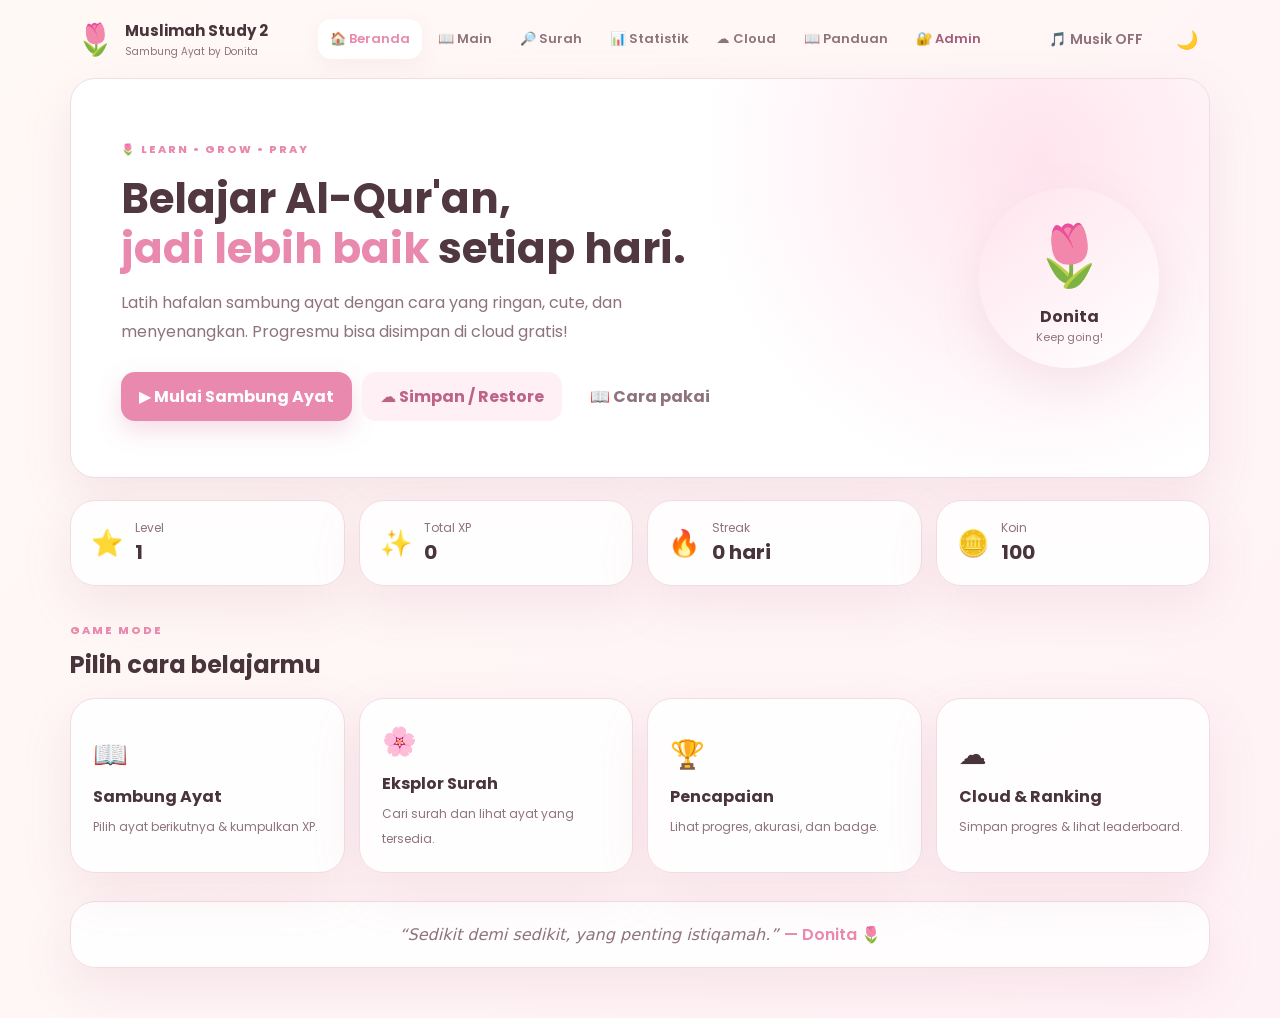
==== commit 307e0d11: "Add files via upload" ====
--- a/index.html
+++ b/index.html
@@ -4,7 +4,7 @@
 <meta charset="utf-8">
 <meta name="viewport" content="width=device-width, initial-scale=1">
 <meta name="theme-color" content="#f7b7cf">
-<meta name="description" content="Muslimah Study 2 — Belajar sambung ayat Al-Qur'an dengan cara yang ringan, cute, dan menyenangkan.">
+<meta name="description" content="Muslimah Study 2 — Belajar sambung ayat Al-Qur'an dengan cara yang ringan, cute, dan menyenangkan. Progres bisa disimpan di cloud.">
 <title>Muslimah Study 2 🌷 — Sambung Ayat by Donita</title>
 <link rel="icon" href="favicon.svg" type="image/svg+xml">
 <link rel="stylesheet" href="style.css">
@@ -22,6 +22,8 @@
       <button data-page="surah" class="nav-btn">🔎 Surah</button>
       <button data-page="stats" class="nav-btn">📊 Statistik</button>
       <button data-page="cloud" class="nav-btn">☁️ Cloud</button>
+      <button data-page="guide" class="nav-btn">📖 Panduan</button>
+      <button data-page="admin" class="nav-btn nav-admin">🔐 Admin</button>
     </nav>
     <div class="top-actions">
       <button id="musicBtn" class="icon-btn music-btn" title="Nyalakan musik" aria-pressed="false">🎵 Musik OFF</button>
@@ -30,28 +32,26 @@
   </header>
 
   <main>
-    <!-- HOME -->
     <section id="home" class="page active">
       <div class="hero card">
         <div>
           <span class="eyebrow">🌷 LEARN • GROW • PRAY</span>
           <h1>Belajar Al-Qur'an,<br><span>jadi lebih baik</span> setiap hari.</h1>
-          <p>Latih hafalan sambung ayat dengan cara yang ringan, cute, dan menyenangkan. Progresmu bisa disimpan di cloud!</p>
+          <p>Latih hafalan sambung ayat dengan cara yang ringan, cute, dan menyenangkan. Progresmu bisa disimpan di cloud gratis!</p>
           <div class="hero-actions">
             <button class="primary" data-page="game">▶ Mulai Sambung Ayat</button>
             <button class="secondary" data-page="cloud">☁️ Simpan / Restore</button>
+            <button class="ghost" data-page="guide">📖 Cara pakai</button>
           </div>
         </div>
         <div class="mascot">🌷<strong>Donita</strong><small>Keep going!</small></div>
       </div>
-
       <div class="stats-grid">
         <div class="stat card"><span>⭐</span><div><small>Level</small><b id="homeLevel">1</b></div></div>
         <div class="stat card"><span>✨</span><div><small>Total XP</small><b id="homeXp">0</b></div></div>
         <div class="stat card"><span>🔥</span><div><small>Streak</small><b id="homeStreak">0 hari</b></div></div>
         <div class="stat card"><span>🪙</span><div><small>Koin</small><b id="homeCoins">100</b></div></div>
       </div>
-
       <div class="section-head"><div><span class="eyebrow">GAME MODE</span><h2>Pilih cara belajarmu</h2></div></div>
       <div class="mode-grid">
         <button class="mode-card card" data-page="game"><span>📖</span><b>Sambung Ayat</b><small>Pilih ayat berikutnya &amp; kumpulkan XP.</small></button>
@@ -59,11 +59,9 @@
         <button class="mode-card card" data-page="stats"><span>🏆</span><b>Pencapaian</b><small>Lihat progres, akurasi, dan badge.</small></button>
         <button class="mode-card card" data-page="cloud"><span>☁️</span><b>Cloud &amp; Ranking</b><small>Simpan progres &amp; lihat leaderboard.</small></button>
       </div>
-
       <div class="quote card">“Sedikit demi sedikit, yang penting istiqamah.” <span>— Donita 🌷</span></div>
     </section>
 
-    <!-- GAME -->
     <section id="game" class="page">
       <div class="game-wrap">
         <div class="game-top">
@@ -96,7 +94,6 @@
       </div>
     </section>
 
-    <!-- SURAH -->
     <section id="surah" class="page">
       <div class="section-head">
         <div>
@@ -110,7 +107,6 @@
       <div class="notice card">📌 <b>Catatan:</b> konten ayat pada versi ini adalah dataset demo. Untuk belajar serius, cocokkan teks dengan mushaf atau sumber Al-Qur'an tepercaya.</div>
     </section>
 
-    <!-- STATS -->
     <section id="stats" class="page">
       <div class="section-head"><div><span class="eyebrow">YOUR JOURNEY</span><h2>Statistik &amp; Pencapaian</h2></div></div>
       <div class="dashboard card">
@@ -132,7 +128,6 @@
       <button id="resetBtn" class="danger">Reset semua progres lokal</button>
     </section>
 
-    <!-- CLOUD -->
     <section id="cloud" class="page">
       <div class="section-head">
         <div>
@@ -141,12 +136,10 @@
           <p>Progresmu aman di Google Sheets. Ganti HP? Tinggal masukkan nama + PIN.</p>
         </div>
       </div>
-
       <div class="cloud-grid">
-        <!-- Save / Load -->
         <div class="card cloud-card">
           <h3>☁️ Akun Cloud</h3>
-          <p class="cloud-hint">Buat nama + PIN (minimal 3 karakter). Sama seperti password sederhana.</p>
+          <p class="cloud-hint">Buat nama + PIN (minimal 3 karakter). Ini seperti password sederhana — jangan bagikan.</p>
           <div class="form-row">
             <label>Nama</label>
             <input id="cloudName" type="text" maxlength="40" placeholder="contoh: Donita" autocomplete="username">
@@ -160,10 +153,8 @@
             <button id="btnLoadCloud" class="secondary">📥 Ambil dari Cloud</button>
           </div>
           <p id="cloudStatus" class="cloud-status"></p>
-          <p class="cloud-note">⚠️ Jangan bagikan PIN-mu. Data hanya bisa diakses dengan nama + PIN yang sama.</p>
-        </div>
-
-        <!-- Leaderboard -->
+          <p class="cloud-note">⚠️ Data hanya bisa diakses dengan nama + PIN yang sama. Secret admin tidak pernah ada di GitHub Pages.</p>
+        </div>
         <div class="card cloud-card">
           <div class="lb-head">
             <h3>🏆 Leaderboard</h3>
@@ -174,8 +165,6 @@
           </div>
         </div>
       </div>
-
-      <!-- Feedback -->
       <div class="card cloud-card feedback-card">
         <h3>💌 Saran &amp; Request Surah</h3>
         <p class="cloud-hint">Mau surah apa ditambahkan? Kirim saranmu di sini.</p>
@@ -186,19 +175,201 @@
         <button id="btnFeedback" class="secondary">Kirim Saran</button>
         <p id="feedbackStatus" class="cloud-status"></p>
       </div>
-
-      <!-- API URL config (for owner) -->
       <details class="card cloud-card api-config">
-        <summary>⚙️ Pengaturan API (untuk admin)</summary>
-        <p class="cloud-hint">Tempel URL Web App dari Google Apps Script di sini. Disimpan di LocalStorage browser.</p>
+        <summary>⚙️ URL API (isi sekali setelah deploy Apps Script)</summary>
+        <p class="cloud-hint">Tempel URL Web App dari Google Apps Script. Disimpan hanya di browser-mu (LocalStorage), <b>bukan</b> di file GitHub.</p>
         <div class="form-row">
           <label>Apps Script Web App URL</label>
           <input id="apiUrl" type="url" placeholder="https://script.google.com/macros/s/XXXX/exec">
         </div>
-        <button id="btnSaveApi" class="secondary">Simpan URL API</button>
-        <button id="btnPingApi" class="ghost">Ping API</button>
+        <div class="cloud-actions">
+          <button id="btnSaveApi" class="secondary">Simpan URL API</button>
+          <button id="btnPingApi" class="ghost">Ping API</button>
+          <button id="btnSetupApi" class="ghost">Jalankan Setup DB</button>
+        </div>
         <p id="apiStatus" class="cloud-status"></p>
       </details>
+    </section>
+
+    <section id="guide" class="page">
+      <div class="section-head">
+        <div>
+          <span class="eyebrow">HELP</span>
+          <h2>Panduan Pemakaian</h2>
+          <p>Cara memakai fitur game dan database cloud.</p>
+        </div>
+      </div>
+      <div class="guide-grid">
+        <article class="card guide-card">
+          <h3>🎮 Cara Main Sambung Ayat</h3>
+          <ol>
+            <li>Klik <b>Main</b> atau tombol ▶ Mulai.</li>
+            <li>Baca ayat yang ditampilkan, lalu pilih ayat selanjutnya dari 4 pilihan.</li>
+            <li>Benar → dapat XP + koin + combo. Salah → nyawa berkurang.</li>
+            <li>Pakai <b>Petunjuk</b> (10 koin) untuk mengaburkan 1 jawaban salah.</li>
+            <li>Selesaikan 10 soal atau sampai nyawa habis.</li>
+          </ol>
+        </article>
+        <article class="card guide-card">
+          <h3>☁️ Simpan Progres ke Cloud</h3>
+          <ol>
+            <li>Buka tab <b>☁️ Cloud</b>.</li>
+            <li>Isi <b>Nama</b> (min. 2 huruf) dan <b>PIN</b> (min. 3 karakter).</li>
+            <li>Klik <b>Simpan ke Cloud</b> — progres (XP, koin, streak, dll) tersimpan di Google Sheets.</li>
+            <li>Di HP/browser lain: isi nama + PIN yang sama → <b>Ambil dari Cloud</b>.</li>
+          </ol>
+          <p class="guide-warn">Jangan bagikan PIN. Siapa yang punya nama+PIN bisa restore akun itu.</p>
+        </article>
+        <article class="card guide-card">
+          <h3>🏆 Leaderboard</h3>
+          <p>Ranking global berdasarkan total XP. Tekan <b>Refresh</b> di tab Cloud untuk melihat peringkat terbaru. Main &amp; simpan ke cloud agar namamu muncul.</p>
+        </article>
+        <article class="card guide-card">
+          <h3>💌 Kirim Saran</h3>
+          <p>Di tab Cloud, tulis permintaan surah atau saran fitur, lalu kirim. Admin bisa melihatnya di panel Admin.</p>
+        </article>
+        <article class="card guide-card">
+          <h3>📊 Statistik &amp; Badge</h3>
+          <p>Tab Statistik menampilkan level, akurasi, streak terbaik, dan badge. Badge terbuka otomatis saat syarat terpenuhi (mis. 100 XP, 5 game, dll).</p>
+        </article>
+        <article class="card guide-card">
+          <h3>🔐 Panel Admin (pemilik situs)</h3>
+          <ol>
+            <li>Deploy Apps Script dulu (lihat SETUP-GOOGLE.md).</li>
+            <li>Tempel URL API di Cloud → Pengaturan API.</li>
+            <li>Klik menu <b>🔐 Admin</b> → masukkan password admin.</li>
+            <li>Kelola user &amp; feedback (lihat, edit, hapus, buat baru).</li>
+          </ol>
+        </article>
+      </div>
+      <div class="card guide-card guide-db">
+        <h3>🗄️ Apa saja yang disimpan di database?</h3>
+        <table class="guide-table">
+          <thead><tr><th>Data</th><th>Isi</th><th>Siapa yang pakai</th></tr></thead>
+          <tbody>
+            <tr><td><b>Users</b></td><td>Nama, PIN, XP, koin, streak, games, akurasi, dll</td><td>Pemain (save/load) + Admin CRUD</td></tr>
+            <tr><td><b>Feedback</b></td><td>Saran &amp; request surah</td><td>Pemain kirim · Admin lihat/hapus</td></tr>
+            <tr><td><b>Config</b></td><td>Meta aplikasi</td><td>Sistem (otomatis)</td></tr>
+            <tr><td><b>Leaderboard</b></td><td>Dihitung dari Users (XP tertinggi)</td><td>Semua pengunjung</td></tr>
+          </tbody>
+        </table>
+        <p class="cloud-hint" style="margin-top:12px">Password admin &amp; ID spreadsheet disimpan di <b>Script Properties</b> Apps Script — tidak pernah masuk file di GitHub Pages.</p>
+      </div>
+    </section>
+
+    <section id="admin" class="page">
+      <div class="section-head">
+        <div>
+          <span class="eyebrow">ADMIN</span>
+          <h2>Panel Admin</h2>
+          <p>Kelola data cloud (Users &amp; Feedback). Password disimpan di Apps Script, bukan di GitHub.</p>
+        </div>
+      </div>
+      <div id="adminLoginBox" class="card cloud-card admin-login">
+        <h3>🔐 Login Admin</h3>
+        <p class="cloud-hint">Masukkan password admin (default: diset di Script Properties saat setup otomatis).</p>
+        <div class="form-row">
+          <label>Password Admin</label>
+          <input id="adminPassword" type="password" placeholder="Password admin" autocomplete="current-password">
+        </div>
+        <div class="form-row">
+          <label>URL API (jika belum diset)</label>
+          <input id="adminApiUrl" type="url" placeholder="https://script.google.com/macros/s/XXXX/exec">
+        </div>
+        <div class="cloud-actions">
+          <button id="btnAdminLogin" class="primary">Masuk</button>
+          <button id="btnAdminPing" class="ghost">Ping API</button>
+        </div>
+        <p id="adminLoginStatus" class="cloud-status"></p>
+      </div>
+      <div id="adminDash" class="admin-dash" hidden>
+        <div class="admin-toolbar card">
+          <div class="admin-stats-row" id="adminStatsRow">
+            <span>👥 Users: <b id="adStatUsers">—</b></span>
+            <span>🎮 Games: <b id="adStatGames">—</b></span>
+            <span>✨ XP: <b id="adStatXp">—</b></span>
+            <span>💌 Feedback: <b id="adStatFb">—</b></span>
+          </div>
+          <div class="cloud-actions">
+            <button id="btnAdminRefresh" class="secondary">🔄 Refresh data</button>
+            <button id="btnAdminLogout" class="ghost">Keluar</button>
+          </div>
+          <p id="adminDashStatus" class="cloud-status"></p>
+        </div>
+        <div class="admin-tabs">
+          <button class="admin-tab active" data-atab="users">👥 Users</button>
+          <button class="admin-tab" data-atab="feedback">💌 Feedback</button>
+          <button class="admin-tab" data-atab="settings">⚙️ Settings</button>
+        </div>
+        <div id="atab-users" class="admin-panel active">
+          <div class="card cloud-card">
+            <div class="lb-head">
+              <h3>Daftar User</h3>
+              <button id="btnUserCreate" class="primary small">+ Tambah User</button>
+            </div>
+            <div class="table-wrap">
+              <table class="admin-table" id="usersTable">
+                <thead>
+                  <tr>
+                    <th>Nama</th><th>PIN</th><th>XP</th><th>Level</th><th>Koin</th><th>Games</th><th>Streak</th><th>Aksi</th>
+                  </tr>
+                </thead>
+                <tbody id="usersTableBody">
+                  <tr><td colspan="8" class="muted">Belum ada data</td></tr>
+                </tbody>
+              </table>
+            </div>
+          </div>
+          <div id="userFormBox" class="card cloud-card" hidden>
+            <h3 id="userFormTitle">Tambah User</h3>
+            <input type="hidden" id="userFormId">
+            <div class="form-grid">
+              <div class="form-row"><label>Nama</label><input id="ufName" type="text" maxlength="40"></div>
+              <div class="form-row"><label>PIN</label><input id="ufPin" type="text" maxlength="12"></div>
+              <div class="form-row"><label>XP</label><input id="ufXp" type="number" min="0" value="0"></div>
+              <div class="form-row"><label>Koin</label><input id="ufCoins" type="number" min="0" value="100"></div>
+              <div class="form-row"><label>Games</label><input id="ufGames" type="number" min="0" value="0"></div>
+              <div class="form-row"><label>Streak</label><input id="ufStreak" type="number" min="0" value="0"></div>
+              <div class="form-row"><label>Best Streak</label><input id="ufBestStreak" type="number" min="0" value="0"></div>
+              <div class="form-row"><label>Correct</label><input id="ufCorrect" type="number" min="0" value="0"></div>
+              <div class="form-row"><label>Answered</label><input id="ufAnswered" type="number" min="0" value="0"></div>
+            </div>
+            <div class="cloud-actions">
+              <button id="btnUserSave" class="primary">💾 Simpan</button>
+              <button id="btnUserCancel" class="ghost">Batal</button>
+            </div>
+            <p id="userFormStatus" class="cloud-status"></p>
+          </div>
+        </div>
+        <div id="atab-feedback" class="admin-panel">
+          <div class="card cloud-card">
+            <div class="lb-head">
+              <h3>Feedback / Saran</h3>
+              <button id="btnFbClear" class="danger small">Hapus semua</button>
+            </div>
+            <div id="feedbackList" class="fb-list">
+              <div class="lb-empty">Belum ada feedback</div>
+            </div>
+          </div>
+        </div>
+        <div id="atab-settings" class="admin-panel">
+          <div class="card cloud-card">
+            <h3>Ganti Password Admin</h3>
+            <p class="cloud-hint">Password disimpan di Script Properties Apps Script (aman, tidak di GitHub).</p>
+            <div class="form-row">
+              <label>Password baru</label>
+              <input id="newAdminPass" type="password" maxlength="40" placeholder="min. 4 karakter">
+            </div>
+            <button id="btnChangeAdminPass" class="secondary">Ubah Password</button>
+            <p id="settingsStatus" class="cloud-status"></p>
+          </div>
+          <div class="card cloud-card" style="margin-top:12px">
+            <h3>Info Database</h3>
+            <p id="dbInfoText" class="cloud-hint">Klik Refresh data untuk memuat info.</p>
+            <a id="dbSheetLink" href="#" target="_blank" rel="noopener" class="secondary" style="display:none;text-align:center;text-decoration:none">Buka Google Sheet ↗</a>
+          </div>
+        </div>
+      </div>
     </section>
   </main>
 
--- a/style.css
+++ b/style.css
@@ -583,3 +583,135 @@
   .cloud-actions { flex-direction: column; }
   .cloud-actions button { width: 100%; }
 }
+
+/* ── Guide ── */
+.guide-grid {
+  display: grid;
+  grid-template-columns: 1fr 1fr;
+  gap: 14px;
+  margin-bottom: 16px;
+}
+.guide-card { padding: 22px 24px; }
+.guide-card h3 { margin: 0 0 12px; font-size: 16px; }
+.guide-card ol { margin: 0; padding-left: 18px; color: var(--muted); font-size: 14px; line-height: 1.7; }
+.guide-card p { color: var(--muted); font-size: 14px; line-height: 1.6; margin: 0; }
+.guide-warn {
+  margin-top: 12px !important;
+  padding: 10px 12px;
+  background: #fff0f3;
+  border-radius: 10px;
+  color: var(--bad) !important;
+  font-size: 13px !important;
+}
+.guide-db { margin-top: 8px; }
+.guide-table {
+  width: 100%;
+  border-collapse: collapse;
+  font-size: 13px;
+}
+.guide-table th, .guide-table td {
+  text-align: left;
+  padding: 8px 10px;
+  border-bottom: 1px solid var(--line);
+}
+.guide-table th { color: var(--muted); font-weight: 600; }
+
+/* ── Admin ── */
+.nav-admin { color: #a65d7a !important; }
+.admin-login { max-width: 420px; }
+.admin-toolbar {
+  padding: 16px 20px;
+  margin-bottom: 14px;
+}
+.admin-stats-row {
+  display: flex;
+  flex-wrap: wrap;
+  gap: 16px;
+  margin-bottom: 12px;
+  font-size: 14px;
+}
+.admin-stats-row b { color: var(--pink); }
+.admin-tabs {
+  display: flex;
+  gap: 6px;
+  margin-bottom: 14px;
+  flex-wrap: wrap;
+}
+.admin-tab {
+  background: #fff0f5;
+  color: #bd6387;
+  padding: 10px 16px;
+  border-radius: 12px;
+  font-weight: 600;
+  font-size: 13px;
+}
+.admin-tab.active {
+  background: var(--pink);
+  color: #fff;
+}
+.admin-panel { display: none; }
+.admin-panel.active { display: block; }
+.table-wrap { overflow-x: auto; }
+.admin-table {
+  width: 100%;
+  border-collapse: collapse;
+  font-size: 13px;
+}
+.admin-table th, .admin-table td {
+  padding: 10px 8px;
+  border-bottom: 1px solid var(--line);
+  text-align: left;
+  white-space: nowrap;
+}
+.admin-table th { color: var(--muted); font-size: 11px; text-transform: uppercase; letter-spacing: 0.5px; }
+.admin-table .muted { color: var(--muted); text-align: center; }
+.td-actions { display: flex; gap: 4px; }
+.primary.small, .secondary.small, .ghost.small, .danger.small {
+  padding: 6px 10px;
+  font-size: 12px;
+  border-radius: 10px;
+}
+.form-grid {
+  display: grid;
+  grid-template-columns: 1fr 1fr;
+  gap: 10px;
+}
+.fb-list { max-height: 480px; overflow-y: auto; }
+.fb-item {
+  padding: 14px 0;
+  border-bottom: 1px solid var(--line);
+}
+.fb-item:last-child { border-bottom: 0; }
+.fb-meta {
+  display: flex;
+  justify-content: space-between;
+  gap: 10px;
+  margin-bottom: 6px;
+  font-size: 13px;
+}
+.fb-meta small { color: var(--muted); }
+.fb-item p {
+  margin: 0 0 8px;
+  font-size: 14px;
+  line-height: 1.5;
+  color: var(--ink);
+}
+code {
+  background: #fff0f5;
+  padding: 2px 6px;
+  border-radius: 6px;
+  font-size: 12px;
+}
+
+body.dark .guide-warn { background: #3a2a2e; }
+body.dark .admin-tab { background: #3a2e33; color: #e8b8c8; }
+body.dark .admin-tab.active { background: var(--pink); color: #fff; }
+body.dark code { background: #3a2e33; }
+
+@media (max-width: 900px) {
+  .guide-grid { grid-template-columns: 1fr; }
+  .form-grid { grid-template-columns: 1fr; }
+}
+@media (max-width: 800px) {
+  .mode-grid { grid-template-columns: 1fr 1fr; }
+}
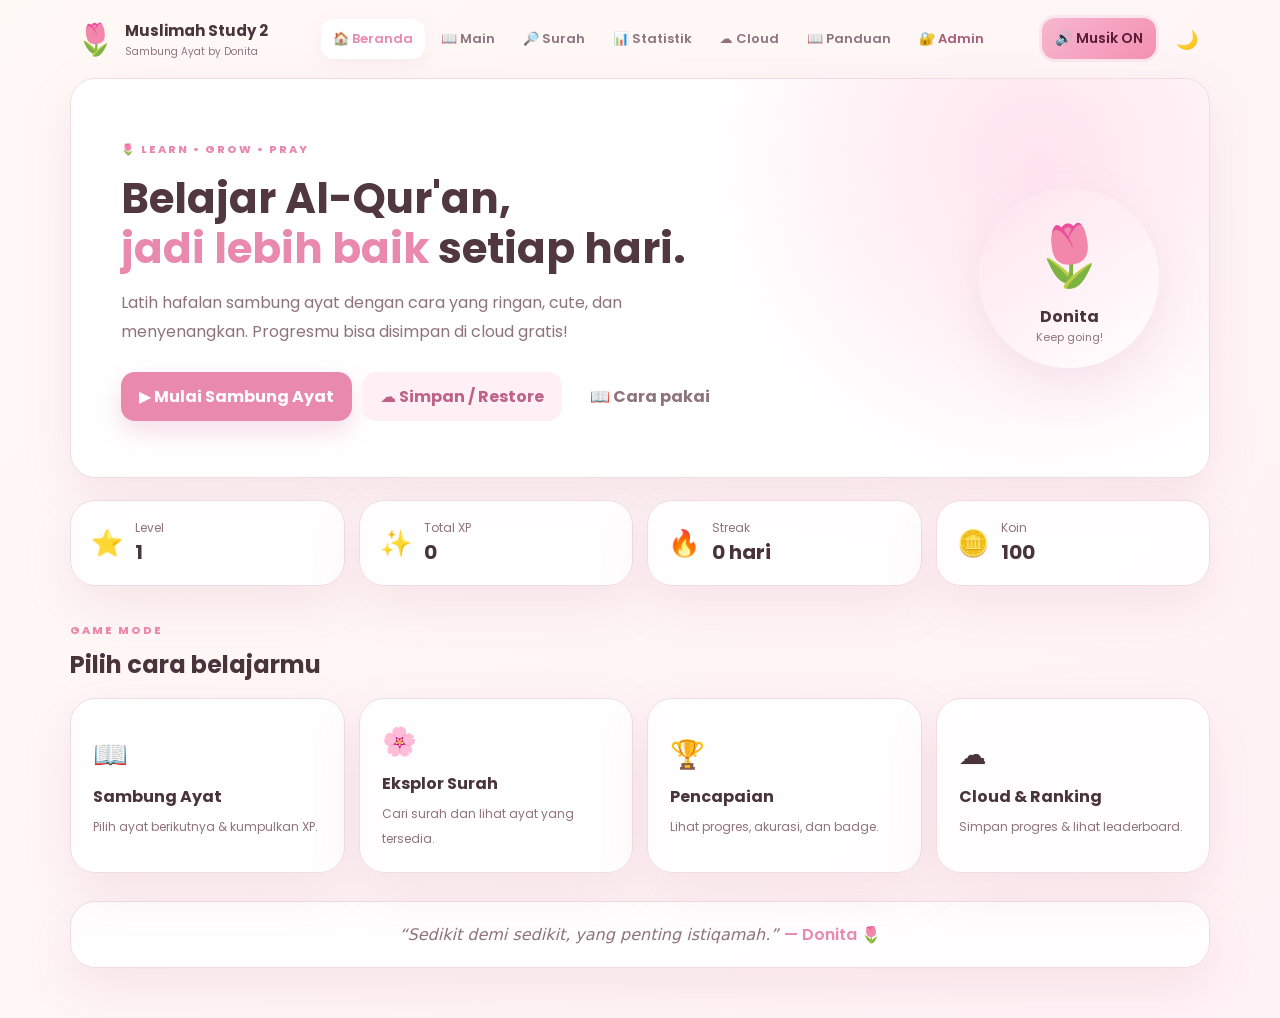
==== commit fe0ebf4b: "Add files via upload" ====
--- a/index.html
+++ b/index.html
@@ -67,7 +67,7 @@
         <div class="game-top">
           <div><span class="eyebrow">SAMBUNG AYAT</span><h2 id="gameSurah">QS. Ad-Duha</h2></div>
           <div class="game-meta">
-            <span>❤️ <b id="lives">3</b></span>
+            <span>❤️ <b id="lives">5</b></span>
             <span>🪙 <b id="coins">100</b></span>
             <span>⏱️ <b id="timer">30</b>s</span>
           </div>
@@ -78,7 +78,7 @@
         </div>
         <div class="question card">
           <div class="question-title">
-            <span id="questionCount">Pertanyaan 1/10</span>
+            <span id="questionCount">Pertanyaan 1/30</span>
             <span id="combo">Combo ×0</span>
           </div>
           <div class="ayah-label">Ayat sebelumnya</div>
@@ -99,12 +99,12 @@
         <div>
           <span class="eyebrow">EXPLORE</span>
           <h2>Surah &amp; Ayat</h2>
-          <p>Materi demo yang bisa kamu jadikan dasar untuk memperluas bank soal.</p>
+          <p>Semua 114 surah dari Juz 1 sampai Juz 30 tersedia. Cari & latihan per surah.</p>
         </div>
       </div>
       <div class="search card"><span>🔎</span><input id="surahSearch" placeholder="Cari nama surah..."></div>
       <div id="surahList" class="surah-grid"></div>
-      <div class="notice card">📌 <b>Catatan:</b> konten ayat pada versi ini adalah dataset demo. Untuk belajar serius, cocokkan teks dengan mushaf atau sumber Al-Qur'an tepercaya.</div>
+      <div class="notice card">📌 <b>Catatan:</b> Dataset lengkap 114 surah (Juz 1–30). Teks Arab Uthmani. Untuk belajar serius, cocokkan dengan mushaf tepercaya.</div>
     </section>
 
     <section id="stats" class="page">
@@ -176,8 +176,8 @@
         <p id="feedbackStatus" class="cloud-status"></p>
       </div>
       <details class="card cloud-card api-config">
-        <summary>⚙️ URL API (isi sekali setelah deploy Apps Script)</summary>
-        <p class="cloud-hint">Tempel URL Web App dari Google Apps Script. Disimpan hanya di browser-mu (LocalStorage), <b>bukan</b> di file GitHub.</p>
+        <summary>⚙️ Pengaturan lanjutan (opsional)</summary>
+        <p class="cloud-hint">API sudah terhubung otomatis. Bagian ini hanya jika kamu ganti deployment Apps Script.</p>
         <div class="form-row">
           <label>Apps Script Web App URL</label>
           <input id="apiUrl" type="url" placeholder="https://script.google.com/macros/s/XXXX/exec">
@@ -207,7 +207,8 @@
             <li>Baca ayat yang ditampilkan, lalu pilih ayat selanjutnya dari 4 pilihan.</li>
             <li>Benar → dapat XP + koin + combo. Salah → nyawa berkurang.</li>
             <li>Pakai <b>Petunjuk</b> (10 koin) untuk mengaburkan 1 jawaban salah.</li>
-            <li>Selesaikan 10 soal atau sampai nyawa habis.</li>
+            <li>Selesaikan <b>30 soal</b> (1 soal dari tiap Juz 1–30) atau sampai nyawa habis.</li>
+            <li>Selesai 30 soal + akurasi ≥ 60% → bisa ambil <b>Sertifikat Murojaah</b>.</li>
           </ol>
         </article>
         <article class="card guide-card">
@@ -236,8 +237,7 @@
           <h3>🔐 Panel Admin (pemilik situs)</h3>
           <ol>
             <li>Deploy Apps Script dulu (lihat SETUP-GOOGLE.md).</li>
-            <li>Tempel URL API di Cloud → Pengaturan API.</li>
-            <li>Klik menu <b>🔐 Admin</b> → masukkan password admin.</li>
+            <li>Klik menu <b>🔐 Admin</b> → masukkan password admin saja.</li>
             <li>Kelola user &amp; feedback (lihat, edit, hapus, buat baru).</li>
           </ol>
         </article>
@@ -267,18 +267,13 @@
       </div>
       <div id="adminLoginBox" class="card cloud-card admin-login">
         <h3>🔐 Login Admin</h3>
-        <p class="cloud-hint">Masukkan password admin (default: diset di Script Properties saat setup otomatis).</p>
+        <p class="cloud-hint">Hanya pemilik situs. Masukkan password admin (tersimpan di server Apps Script, bukan di GitHub).</p>
         <div class="form-row">
           <label>Password Admin</label>
           <input id="adminPassword" type="password" placeholder="Password admin" autocomplete="current-password">
         </div>
-        <div class="form-row">
-          <label>URL API (jika belum diset)</label>
-          <input id="adminApiUrl" type="url" placeholder="https://script.google.com/macros/s/XXXX/exec">
-        </div>
         <div class="cloud-actions">
           <button id="btnAdminLogin" class="primary">Masuk</button>
-          <button id="btnAdminPing" class="ghost">Ping API</button>
         </div>
         <p id="adminLoginStatus" class="cloud-status"></p>
       </div>
@@ -387,7 +382,30 @@
         <div><small>Koin</small><b id="resultCoins">+0</b></div>
       </div>
       <button class="primary" id="againBtn">▶ Main lagi</button>
-      <button class="secondary" id="saveAfterGame" style="margin-top:8px">☁️ Simpan ke Cloud</button>
+      <button class="secondary" id="btnCert" style="margin-top:8px;display:none">🏅 Ambil Sertifikat</button>
+      <button class="ghost" id="saveAfterGame" style="margin-top:8px">☁️ Simpan ke Cloud</button>
+    </div>
+  </div>
+
+  <!-- Sertifikat Murojaah -->
+  <div id="certModal" class="modal">
+    <div class="modal-box card cert-box">
+      <button id="closeCert" class="modal-close">×</button>
+      <h2 style="margin-bottom:4px">🏅 Sertifikat Murojaah</h2>
+      <p class="cloud-hint" style="margin-bottom:12px">Isi namamu, lalu unduh sertifikat kelulusan dari game ini.</p>
+      <div class="form-row">
+        <label>Nama penerima</label>
+        <input id="certName" type="text" maxlength="48" placeholder="contoh: Aisyah Putri">
+      </div>
+      <div class="cert-preview-wrap">
+        <canvas id="certCanvas" width="900" height="640"></canvas>
+      </div>
+      <div class="cloud-actions" style="margin-top:12px;flex-wrap:wrap;gap:8px">
+        <button id="btnGenCert" class="primary">✨ Buat / Preview</button>
+        <button id="btnDlCert" class="secondary">⬇️ Unduh PNG</button>
+        <button id="btnPrintCert" class="ghost">🖨️ Cetak</button>
+      </div>
+      <p class="cloud-note" style="margin-top:10px">Ditandatangani atas nama <b>Putri Donita Al-Hafidzah</b> 🌷</p>
     </div>
   </div>
 </div>
--- a/style.css
+++ b/style.css
@@ -715,3 +715,33 @@
 @media (max-width: 800px) {
   .mode-grid { grid-template-columns: 1fr 1fr; }
 }
+
+/* ── Certificate ───────────────────────────────────────── */
+.cert-box {
+  max-width: 940px;
+  width: min(96vw, 940px);
+  text-align: left;
+}
+.cert-preview-wrap {
+  margin-top: 10px;
+  overflow: auto;
+  border-radius: 14px;
+  border: 1px solid #f0c8d6;
+  background: #fffafc;
+  max-height: 52vh;
+}
+#certCanvas {
+  display: block;
+  width: 100%;
+  height: auto;
+  max-width: 900px;
+}
+body.dark .cert-preview-wrap {
+  background: #2a2226;
+  border-color: #5a3a48;
+}
+.music-btn.music-on {
+  background: linear-gradient(135deg, #f7b7cf, #f48fb1);
+  color: #5a1f35;
+  font-weight: 600;
+}
